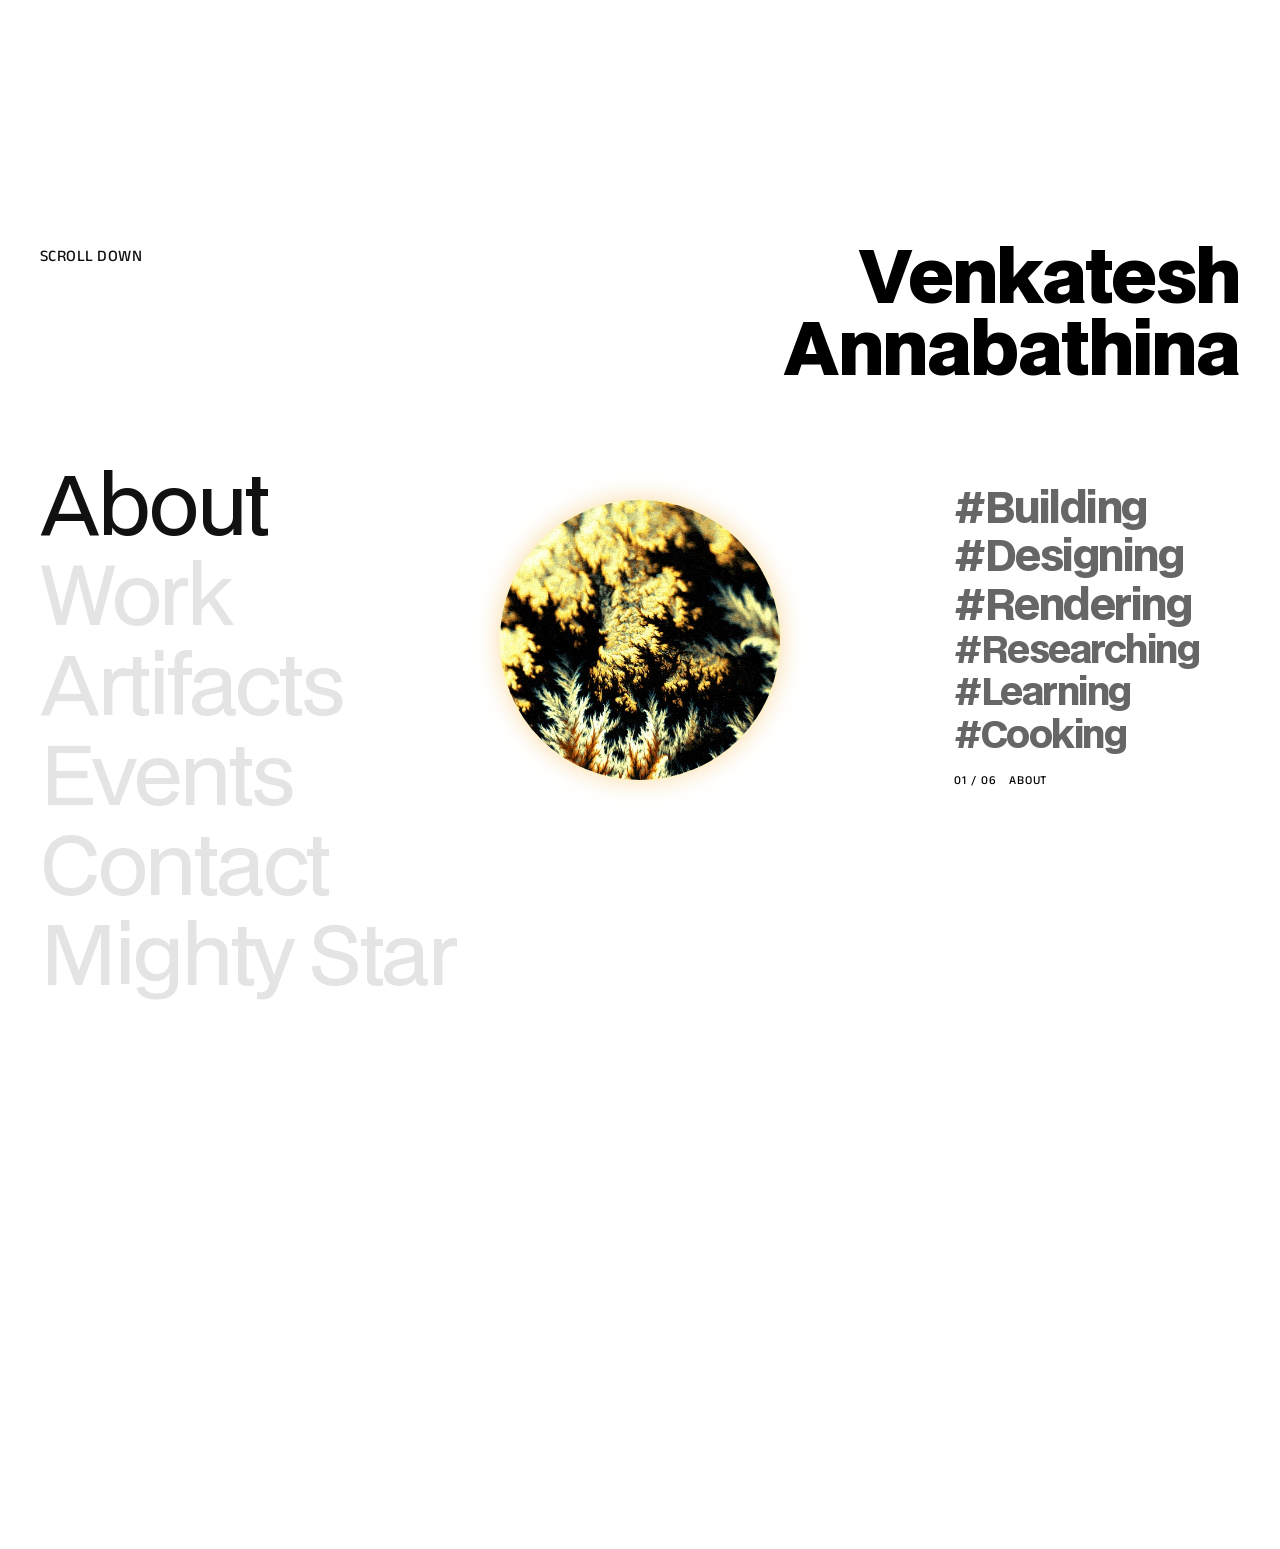
==== index.html @ c44f7e49 "Open FACE in browser camera mocap mode" ====
<!doctype html>
<html lang="en">
<head>
  <meta charset="utf-8">
  <meta name="viewport" content="width=device-width, initial-scale=1">
  <meta name="description" content="Venkatesh Annabathina’s portfolio of work, artifacts, events, and Mighty Star.">
  <title>Venkatesh Annabathina — Portfolio</title>
  <link rel="icon" href="assets/kERMSwCuDVncwKoOheLRutVYO0o.png">
  <link rel="preload" href="assets/fonts/bdo-grotesk.woff2" as="font" type="font/woff2" crossorigin>
  <link rel="stylesheet" href="gallery.css?v=fluid-still-photos">
  <script type="module" src="gallery.js?v=browser-camera-nov07"></script>
</head>
<body>
  <main class="portfolio">
    <header class="portfolio-header">
      <p class="scroll-label">Scroll down</p>
      <div class="section-intros">
        <div class="section-intro section-intro-about is-active" data-intro="About">
          <h1 class="section-intro-name">Venkatesh Annabathina</h1>
        </div>
        <p class="section-intro section-intro-copy" data-intro="Work">I work across fields, borrowing ideas from one to solve problems in another.</p>
        <p class="section-intro section-intro-copy" data-intro="Artifacts">A few things I’ve made along the way. See what catches your eye.</p>
      </div>
    </header>

    <section class="showcase" aria-label="Portfolio sections">
      <ul class="section-list"></ul>
      <div class="media-portal about-portal" role="img" aria-label="Golden foliage inside a glowing glass circle">
        <video src="assets/about-portal.mp4" poster="assets/about-portal.jpg" muted loop playsinline preload="none" aria-hidden="true"></video>
        <canvas aria-hidden="true"></canvas>
      </div>
      <div class="section-details">
        <ul class="section-tags about-tags" aria-label="Things I do">
          <li>#Building</li>
          <li>#Designing</li>
          <li>#Rendering</li>
          <li class="about-tag-secondary">#Researching</li>
          <li class="about-tag-secondary">#Learning</li>
          <li class="about-tag-secondary">#Cooking</li>
        </ul>
        <ul class="section-tags work-projects" role="list" aria-label="GitHub project READMEs, newest first" hidden>
          <li><a href="https://github.com/venkateshannabathina/MightyStar/blob/main/README.md">#Mighty<wbr>Star</a></li>
          <li><a href="https://github.com/venkateshannabathina/Blender-animation-retargeting/blob/main/README.md">#Blender<wbr>Animation<wbr>Retargeting</a></li>
          <li><a href="https://github.com/venkateshannabathina/mightyeye-observations/blob/main/README.md">#MightyEye</a></li>
          <li><a href="https://github.com/venkateshannabathina/silver_knight/blob/main/ui/README.md">#Silver<wbr>Knight</a></li>
          <li><a href="https://github.com/venkateshannabathina/icanseeyou_isro/blob/main/README.md">#icansee<wbr>you_isro</a></li>
          <li><a href="https://github.com/venkateshannabathina/project-ningen/blob/main/README.md">#Ningen</a></li>
          <li><a href="https://github.com/venkateshannabathina/agent-memory-compresser/blob/main/README.md">#Memory<wbr>Compresser</a></li>
          <li><a href="https://github.com/venkateshannabathina/24Live/blob/main/readme.md">#24Live</a></li>
        </ul>
        <div class="media-portal events-portal" id="events-portal" role="region" aria-label="Events photo stories" hidden>
          <div class="story-frame">
            <div class="story-card">
              <div class="story-photos"></div>
              <canvas aria-hidden="true"></canvas>
            </div>
            <div class="story-overlay">
              <div class="story-progress" aria-hidden="true"></div>
              <div class="story-top">
                <div class="story-label" aria-live="off">
                  <h2 class="story-title"></h2>
                  <p class="story-summary"></p>
                </div>
                <button class="story-playback" type="button" aria-label="Pause stories" aria-keyshortcuts="ArrowLeft ArrowRight">
                  <svg class="story-play-icon" viewBox="0 0 24 24" fill="currentColor" aria-hidden="true"><path d="M8 4v16l12-8z"/></svg>
                  <svg class="story-pause-icon" viewBox="0 0 24 24" fill="none" stroke="currentColor" stroke-width="3" stroke-linecap="round" aria-hidden="true"><path d="M7 4v16M17 4v16"/></svg>
                </button>
              </div>
            </div>
          </div>
        </div>
        <p class="section-caption"><span class="section-number">01 / 06</span>   <span class="section-name">About</span></p>
      </div>
    </section>
  </main>

  <dialog class="section-dialog" aria-labelledby="section-title" data-lenis-prevent>
    <header class="dialog-header">
      <h2 id="section-title"></h2>
      <form method="dialog"><button class="close-button" aria-label="Close section" autofocus>×</button></form>
    </header>
    <img class="section-media" alt="">
    <a class="dialog-project-link" href="/face/?camera=1" hidden>Open FACE ↗</a>
  </dialog>
</body>
</html>
---- gallery.css ----
@font-face {
  font-family: 'BDO Grotesk';
  src: url('assets/fonts/bdo-grotesk.woff2') format('woff2');
  font-weight: 400 900;
  font-display: swap;
}

@font-face {
  font-family: 'Anek Latin';
  src: url('assets/fonts/anek-latin-medium.woff2') format('woff2');
  font-weight: 500;
  font-display: swap;
}

:root {
  font-family: 'BDO Grotesk', Arial, sans-serif;
  color: #111;
  background: #fff;
  -webkit-font-smoothing: antialiased;
}

* { box-sizing: border-box; }
body { margin: 0; }
html:has(.section-dialog[open]) { overflow: hidden; }
button { font: inherit; color: inherit; }
[hidden] { display: none; }

.portfolio {
  --caption-column: 286px;
  --about-portal-size: clamp(210px, 28vw, 390px);
  --header-gap: 80px;
  --section-type: 82px;
  /* Keep the last target reachable when the activation line is above the viewport midpoint. */
  --scroll-tail: calc(100svh - 360px);
  padding: 245px 40px max(468px, var(--scroll-tail));
}

.portfolio-header {
  display: flex;
  justify-content: space-between;
  align-items: flex-start;
  gap: 20px;
  margin-bottom: var(--header-gap);
}

.scroll-label,
.section-caption {
  font-family: 'Anek Latin', Arial, sans-serif;
  font-weight: 500;
  text-transform: uppercase;
}

.scroll-label {
  margin: 0;
  font-size: 16px;
  line-height: 1.4;
  letter-spacing: .03em;
  white-space: nowrap;
}

.section-intros {
  display: grid;
  flex: 1;
  min-width: 0;
  max-width: 838px;
}

.section-intro {
  grid-area: 1 / 1;
  margin: 0;
  visibility: hidden;
  color: #000;
  font-size: 32px;
  font-weight: 400;
  line-height: 1.2;
  letter-spacing: -.03em;
}

.section-intro.is-active { visibility: visible; }

.section-intro-copy {
  justify-self: start;
  max-inline-size: min(42ch, 100%);
  margin-inline-start: -8px;
}

.section-intro-about {
  justify-self: end;
  min-width: 0;
  max-width: 100%;
  text-align: right;
}

.section-intro-name {
  margin: 0;
  font-size: 72px;
  font-weight: 900;
  line-height: 1;
  text-wrap: balance;
  overflow-wrap: break-word;
}

.section-tags {
  display: flex;
  flex-direction: column;
  align-self: end;
  align-items: flex-start;
  gap: 4px;
  margin: 0 0 16px;
  padding: 0;
  color: #666;
  font-size: 42px;
  font-weight: 800;
  line-height: 1.05;
  letter-spacing: -.035em;
  list-style: none;
}

.section-tags[hidden] { display: none; }
.about-tag-secondary { font-size: .88em; }

.work-projects {
  overflow-wrap: anywhere;
}

.work-projects a {
  color: inherit;
  text-decoration-color: #bdbdbd;
  text-decoration-thickness: 1px;
  text-underline-offset: .12em;
}

.work-projects a:is(:hover, :focus-visible) {
  color: #111;
  text-decoration-color: currentColor;
}

.work-projects a:focus-visible {
  outline: 2px solid #111;
  outline-offset: 2px;
}

.portfolio-header:has(.section-intro.is-active) {
  position: sticky;
  top: 16px;
  z-index: 1;
  background: #fff;
}

.showcase {
  position: relative;
  display: grid;
  grid-template-columns: minmax(0, 1fr) var(--caption-column);
  align-items: start;
  overflow-anchor: none;
}

.about-portal {
  position: absolute;
  inset-block-start: -8px;
  inset-inline: 0;
  width: var(--about-portal-size);
  aspect-ratio: 1;
  margin-inline: auto;
  isolation: isolate;
}

.media-portal video,
.media-portal canvas {
  position: absolute;
  display: block;
}

.about-portal video {
  inset: 11%;
  width: 78%;
  height: 78%;
  object-fit: cover;
  border-radius: 50%;
  box-shadow: 0 0 0 2px #fff0cc, 0 0 22px 4px #f6cf8a95;
}

.media-portal canvas {
  inset: 0;
  width: 100%;
  height: 100%;
  opacity: 0;
}

.media-portal.is-rendered canvas { opacity: 1; }
.media-portal.is-rendered video { opacity: 0; }

.section-list {
  display: grid;
  gap: 8px;
  margin: 0;
  padding: 0 0 8px;
  list-style: none;
}

.section-list button {
  display: block;
  padding: 0;
  border: 0;
  background: transparent;
  cursor: pointer;
  max-width: 100%;
  overflow-wrap: break-word;
  font-size: var(--section-type);
  font-weight: 400;
  line-height: 1;
  letter-spacing: -.04em;
  text-align: left;
  color: #e4e4e4;
}

.section-list button[aria-current='true'] { color: #111; }

.section-details {
  position: sticky;
  top: 40px;
  display: grid;
  grid-template-rows: minmax(calc(var(--caption-column) + 18px), auto) auto;
  min-width: 0;
}

.section-details:has(.events-portal:not([hidden])) {
  --frame-height-limit: min(60svh, 440px);
  grid-template-rows: auto auto;
  align-self: center;
  justify-self: end;
  width: clamp(350px, 46vw, 680px);
  margin-inline-end: clamp(18px, 4vw, 60px);
}

.events-portal {
  position: relative;
  isolation: isolate;
}

.story-frame,
.section-details:has(.events-portal:not([hidden])) > .section-caption {
  width: min(100%, calc(var(--frame-aspect, 1.85) * var(--frame-height-limit)));
  margin-inline: auto;
  transition: width 500ms cubic-bezier(.2, .75, .25, 1);
}

.story-frame { position: relative; }

.story-card {
  position: relative;
  aspect-ratio: var(--frame-aspect, 1.85);
  transition: aspect-ratio 500ms cubic-bezier(.2, .75, .25, 1);
  touch-action: pan-y pinch-zoom;
  user-select: none;
  cursor: pointer;
}

.story-photos {
  position: absolute;
  inset: 10% 5%;
  overflow: hidden;
  background: #272522;
  border-radius: 14% / 25%;
  box-shadow: 0 0 24px #f6cf8a85;
}

.events-portal.is-rendered .story-photos { opacity: 0; }

.story-photo,
.story-photo img {
  position: absolute;
  inset: 0;
  width: 100%;
  height: 100%;
}

.story-photo { opacity: 0; }
.story-photo.is-current { opacity: 1; }
.story-photo img { object-fit: contain; }

.story-photo::before {
  position: absolute;
  inset: -18px;
  background: var(--story-backdrop) center / cover no-repeat;
  filter: blur(18px) brightness(.65);
  content: '';
}

.story-overlay {
  position: absolute;
  inset: 17% 12% auto;
  color: #fff;
  text-shadow: 0 1px 5px #000, 0 0 10px #000;
  pointer-events: none;
}

.story-progress { display: flex; gap: 4px; }

.story-progress span {
  flex: 1;
  height: 3px;
  overflow: hidden;
  border-radius: 10px;
  background: #16161699;
  box-shadow: 0 0 0 1px #ffffff40;
}

.story-progress i {
  display: block;
  height: 100%;
  border-radius: inherit;
  background: currentColor;
  transform: scaleX(0);
  transform-origin: left;
}

.story-top {
  display: flex;
  align-items: start;
  justify-content: space-between;
  gap: 6px;
  margin-top: 7px;
}

.story-title {
  margin: 0;
  font-size: clamp(12px, 1.45vw, 19px);
  font-weight: 700;
  line-height: 1.15;
}

.story-summary {
  margin: 3px 0 0;
  font-size: clamp(10px, 1.15vw, 13px);
  line-height: 1.25;
}

.story-playback {
  display: grid;
  flex: 0 0 27px;
  place-items: center;
  aspect-ratio: 1;
  padding: 0;
  border: 0;
  border-radius: 50%;
  color: inherit;
  background: #16161680;
  cursor: pointer;
  pointer-events: auto;
}

.story-playback svg { width: 52%; }
.story-playback:not([data-paused]) .story-play-icon,
.story-playback[data-paused] .story-pause-icon { display: none; }

.story-playback:focus-visible {
  outline: 2px solid currentColor;
  outline-offset: 2px;
}

@media (max-width: 550px) {
  .section-details:has(.events-portal:not([hidden])) {
    --frame-height-limit: min(44svh, 280px);
  }

  .story-overlay {
    position: static;
    margin: 1px 5% 9px;
    color: #333;
    text-shadow: none;
  }

  .story-progress span { background: #d7d7d7; }
  .story-playback { background: #ededed; }
}

@media (prefers-reduced-motion: reduce) {
  .story-frame,
  .story-card,
  .section-details:has(.events-portal:not([hidden])) > .section-caption {
    transition: none;
  }
}

.events-portal:not([hidden]) + .section-caption { padding-inline-start: 5%; }

@media (width > 435px) {
  .section-details:has(.work-projects:not([hidden])) {
    justify-self: end;
    width: clamp(var(--caption-column), max(45vw, calc(100vw - 420px)), 640px);
  }
}

.section-caption {
  grid-row: 2;
  margin: 0;
  padding-bottom: 4px;
  color: #000;
  white-space: pre-wrap;
  overflow-wrap: break-word;
  font-size: 12px;
  line-height: 1.2;
  letter-spacing: .08em;
}

.dialog-project-link {
  color: inherit;
  font-size: 14px;
  text-underline-offset: 3px;
}

.section-dialog {
  width: min(640px, calc(100% - 32px));
  max-height: calc(100% - 32px);
  padding: clamp(16px, 4vw, 28px);
  border: 1px solid #ddd;
  background: #fff;
  color: #111;
}

.section-dialog::backdrop { background: #0006; }

.dialog-header {
  display: flex;
  justify-content: space-between;
  align-items: center;
  gap: 20px;
  margin-bottom: 16px;
}

.dialog-header h2 {
  margin: 0;
  font-size: 26px;
  font-weight: 400;
  letter-spacing: -.03em;
}

.close-button {
  width: 40px;
  height: 40px;
  border: 1px solid #ddd;
  background: #fff;
  cursor: pointer;
  font-size: 24px;
}

.section-media {
  display: block;
  width: 100%;
  max-height: 60svh;
  object-fit: contain;
}

.dialog-project-link { display: inline-block; margin-top: 16px; }
.dialog-project-link[hidden] { display: none; }

@media (810px <= width < 960px) {
  .section-details:has(.about-tags:not([hidden])) { padding-inline-start: 24px; }
}

@media (max-width: 1199px) {
  .portfolio { --section-type: 62px; }
  .portfolio-header { gap: 40px; }
  .section-intro { font-size: 28px; }
  .section-intro-name { font-size: 56px; }
}

@media (max-width: 809px) {
  .portfolio {
    --caption-column: 122px;
    --about-portal-size: clamp(88px, calc(38vw - 28px), 224px);
    --section-type: 38px;
    padding: 223px 20px max(473px, var(--scroll-tail));
  }

  .portfolio-header {
    flex-direction: column;
    gap: 12px;
  }

  .section-tags { font-size: 20px; gap: 2px; margin-bottom: 12px; }

  .section-details:has(.events-portal:not([hidden])) {
    width: clamp(var(--caption-column), calc(100vw - 236px), 440px);
    margin-inline-end: 0;
  }

  .section-intros { width: 100%; }
  .section-intro { font-size: 18px; line-height: 1.3; }
  .section-intro-name {
    width: min-content;
    max-width: 100%;
    margin-inline-start: auto;
    font-size: clamp(36px, 8vw, 56px);
    line-height: 1;
  }
  .scroll-label { font-size: 12px; line-height: 1.2; letter-spacing: .08em; }
}

@media (max-width: 435px) {
  .section-details:has(.about-tags:not([hidden])) {
    transform: translateY(calc(var(--about-portal-size) + 10px));
  }
}

@media (max-width: 359px) {
  .about-portal { inset-block-start: 8px; }
}
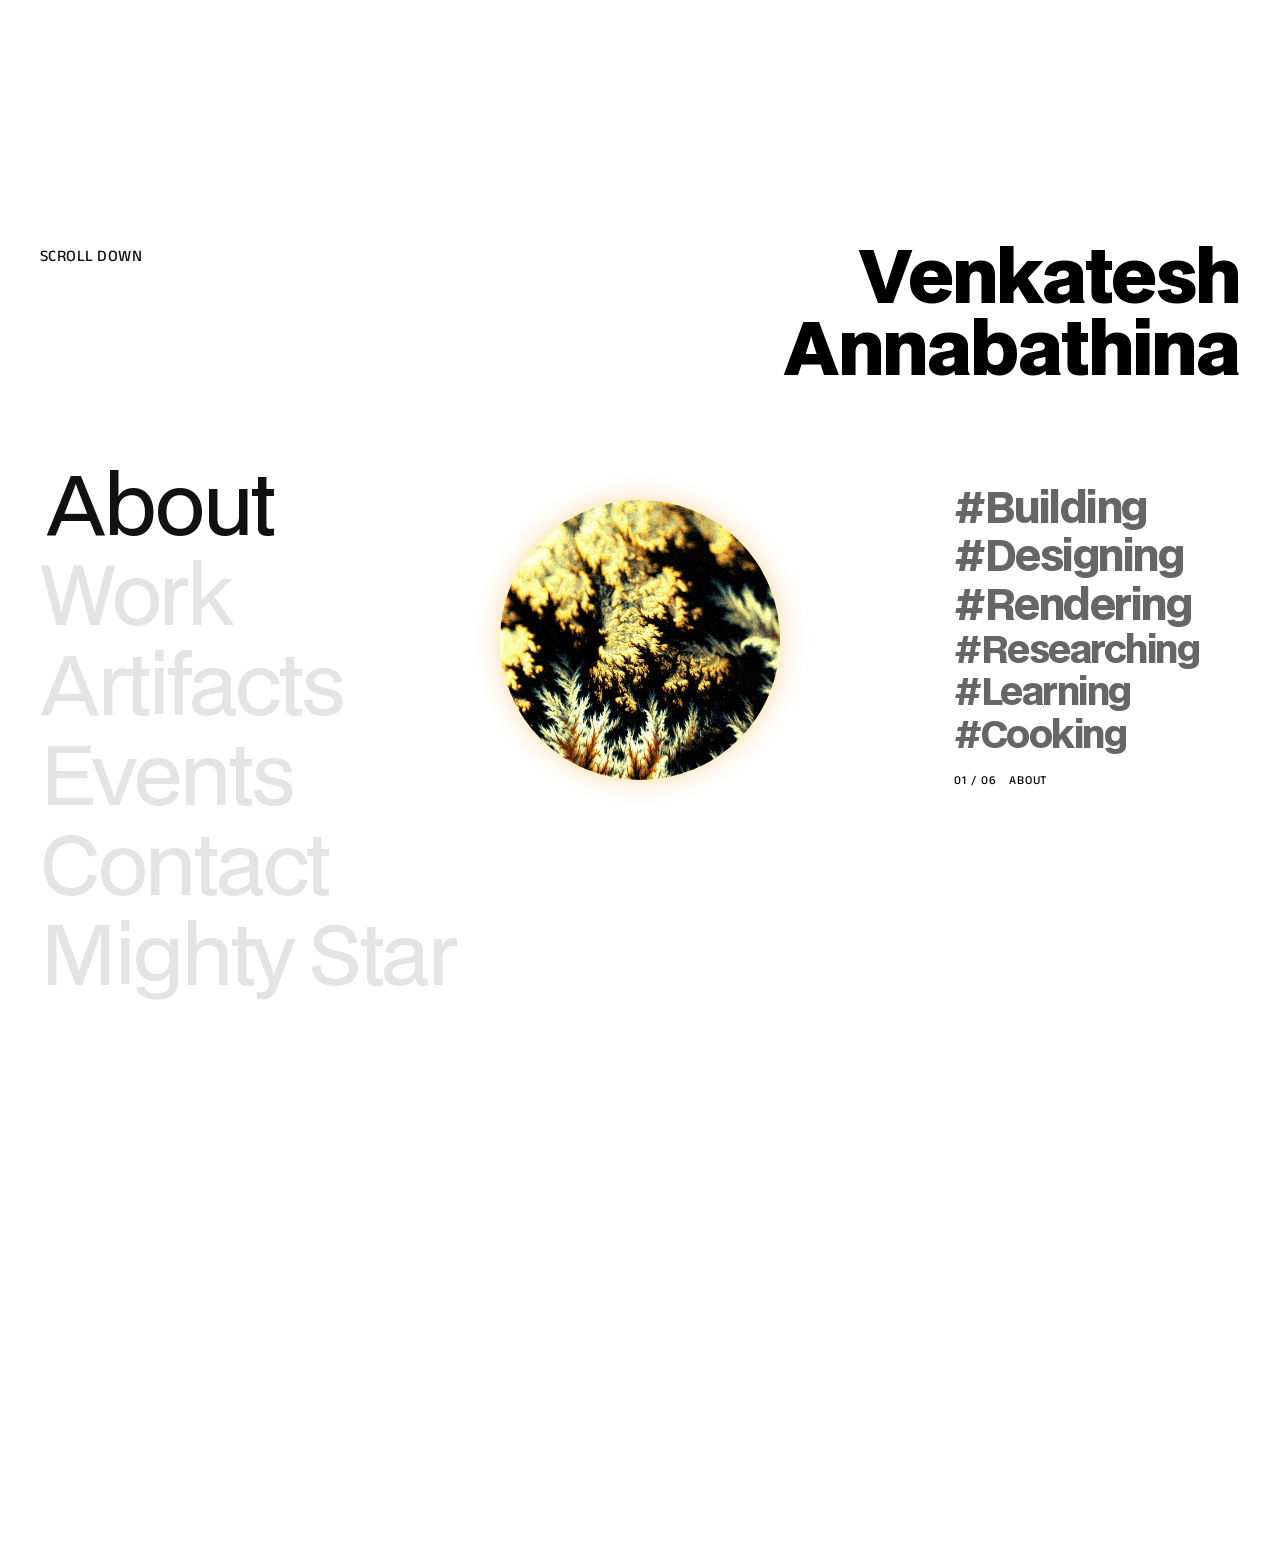
==== commit 00e5f1b6: "Refine scrolling weight and section transitions" ====
--- a/index.html
+++ b/index.html
@@ -7,8 +7,8 @@
   <title>Venkatesh Annabathina — Portfolio</title>
   <link rel="icon" href="assets/kERMSwCuDVncwKoOheLRutVYO0o.png">
   <link rel="preload" href="assets/fonts/bdo-grotesk.woff2" as="font" type="font/woff2" crossorigin>
-  <link rel="stylesheet" href="gallery.css?v=fluid-still-photos">
-  <script type="module" src="gallery.js?v=browser-camera-nov07"></script>
+  <link rel="stylesheet" href="gallery.css?v=weighted-scroll">
+  <script type="module" src="gallery.js?v=weighted-scroll"></script>
 </head>
 <body>
   <main class="portfolio">
@@ -48,6 +48,16 @@
           <li><a href="https://github.com/venkateshannabathina/agent-memory-compresser/blob/main/README.md">#Memory<wbr>Compresser</a></li>
           <li><a href="https://github.com/venkateshannabathina/24Live/blob/main/readme.md">#24Live</a></li>
         </ul>
+        <ul class="section-tags artifact-tags" aria-label="Artifacts" hidden>
+          <li><a href="/face/?camera=1">#FACE</a></li>
+        </ul>
+        <ul class="section-tags contact-tags" id="contact-links" aria-label="Contact links" hidden>
+          <li><a href="https://www.linkedin.com/in/venkatesh-annabathina-893066323/">#LinkedIn</a></li>
+          <li><a href="https://github.com/venkateshannabathina">#GitHub</a></li>
+          <li><a href="https://www.instagram.com/venkateshannabathinaa/">#Instagram</a></li>
+          <li><a href="mailto:venkateshannabathina96@gmail.com">#Gmail</a></li>
+          <li><a href="https://huggingface.co/venkateshannabathina">#Hugging<wbr>Face</a></li>
+        </ul>
         <div class="media-portal events-portal" id="events-portal" role="region" aria-label="Events photo stories" hidden>
           <div class="story-frame">
             <div class="story-card">
@@ -55,7 +65,6 @@
               <canvas aria-hidden="true"></canvas>
             </div>
             <div class="story-overlay">
-              <div class="story-progress" aria-hidden="true"></div>
               <div class="story-top">
                 <div class="story-label" aria-live="off">
                   <h2 class="story-title"></h2>
--- a/gallery.css
+++ b/gallery.css
@@ -119,23 +119,33 @@
 .section-tags[hidden] { display: none; }
 .about-tag-secondary { font-size: .88em; }
 
-.work-projects {
+.work-projects,
+.contact-tags {
   overflow-wrap: anywhere;
 }
 
-.work-projects a {
+.contact-tags li { max-inline-size: 100%; }
+
+@media (width >= 810px) {
+  .section-details:has(.contact-tags:not([hidden])) {
+    justify-self: end;
+    width: 340px;
+  }
+}
+
+.section-tags a {
   color: inherit;
   text-decoration-color: #bdbdbd;
   text-decoration-thickness: 1px;
   text-underline-offset: .12em;
 }
 
-.work-projects a:is(:hover, :focus-visible) {
+.section-tags a:is(:hover, :focus-visible) {
   color: #111;
   text-decoration-color: currentColor;
 }
 
-.work-projects a:focus-visible {
+.section-tags a:focus-visible {
   outline: 2px solid #111;
   outline-offset: 2px;
 }
@@ -212,9 +222,17 @@
   letter-spacing: -.04em;
   text-align: left;
   color: #e4e4e4;
-}
-
-.section-list button[aria-current='true'] { color: #111; }
+  transition: translate 650ms cubic-bezier(.22, 1, .36, 1);
+}
+
+.section-list button[aria-current='true'] {
+  color: #111;
+  translate: 6px 0;
+}
+
+@media (prefers-reduced-motion: reduce) {
+  .section-list button { transition: none; }
+}
 
 .section-details {
   position: sticky;
@@ -295,32 +313,11 @@
   pointer-events: none;
 }
 
-.story-progress { display: flex; gap: 4px; }
-
-.story-progress span {
-  flex: 1;
-  height: 3px;
-  overflow: hidden;
-  border-radius: 10px;
-  background: #16161699;
-  box-shadow: 0 0 0 1px #ffffff40;
-}
-
-.story-progress i {
-  display: block;
-  height: 100%;
-  border-radius: inherit;
-  background: currentColor;
-  transform: scaleX(0);
-  transform-origin: left;
-}
-
 .story-top {
   display: flex;
   align-items: start;
   justify-content: space-between;
   gap: 6px;
-  margin-top: 7px;
 }
 
 .story-title {
@@ -371,7 +368,6 @@
     text-shadow: none;
   }
 
-  .story-progress span { background: #d7d7d7; }
   .story-playback { background: #ededed; }
 }
 
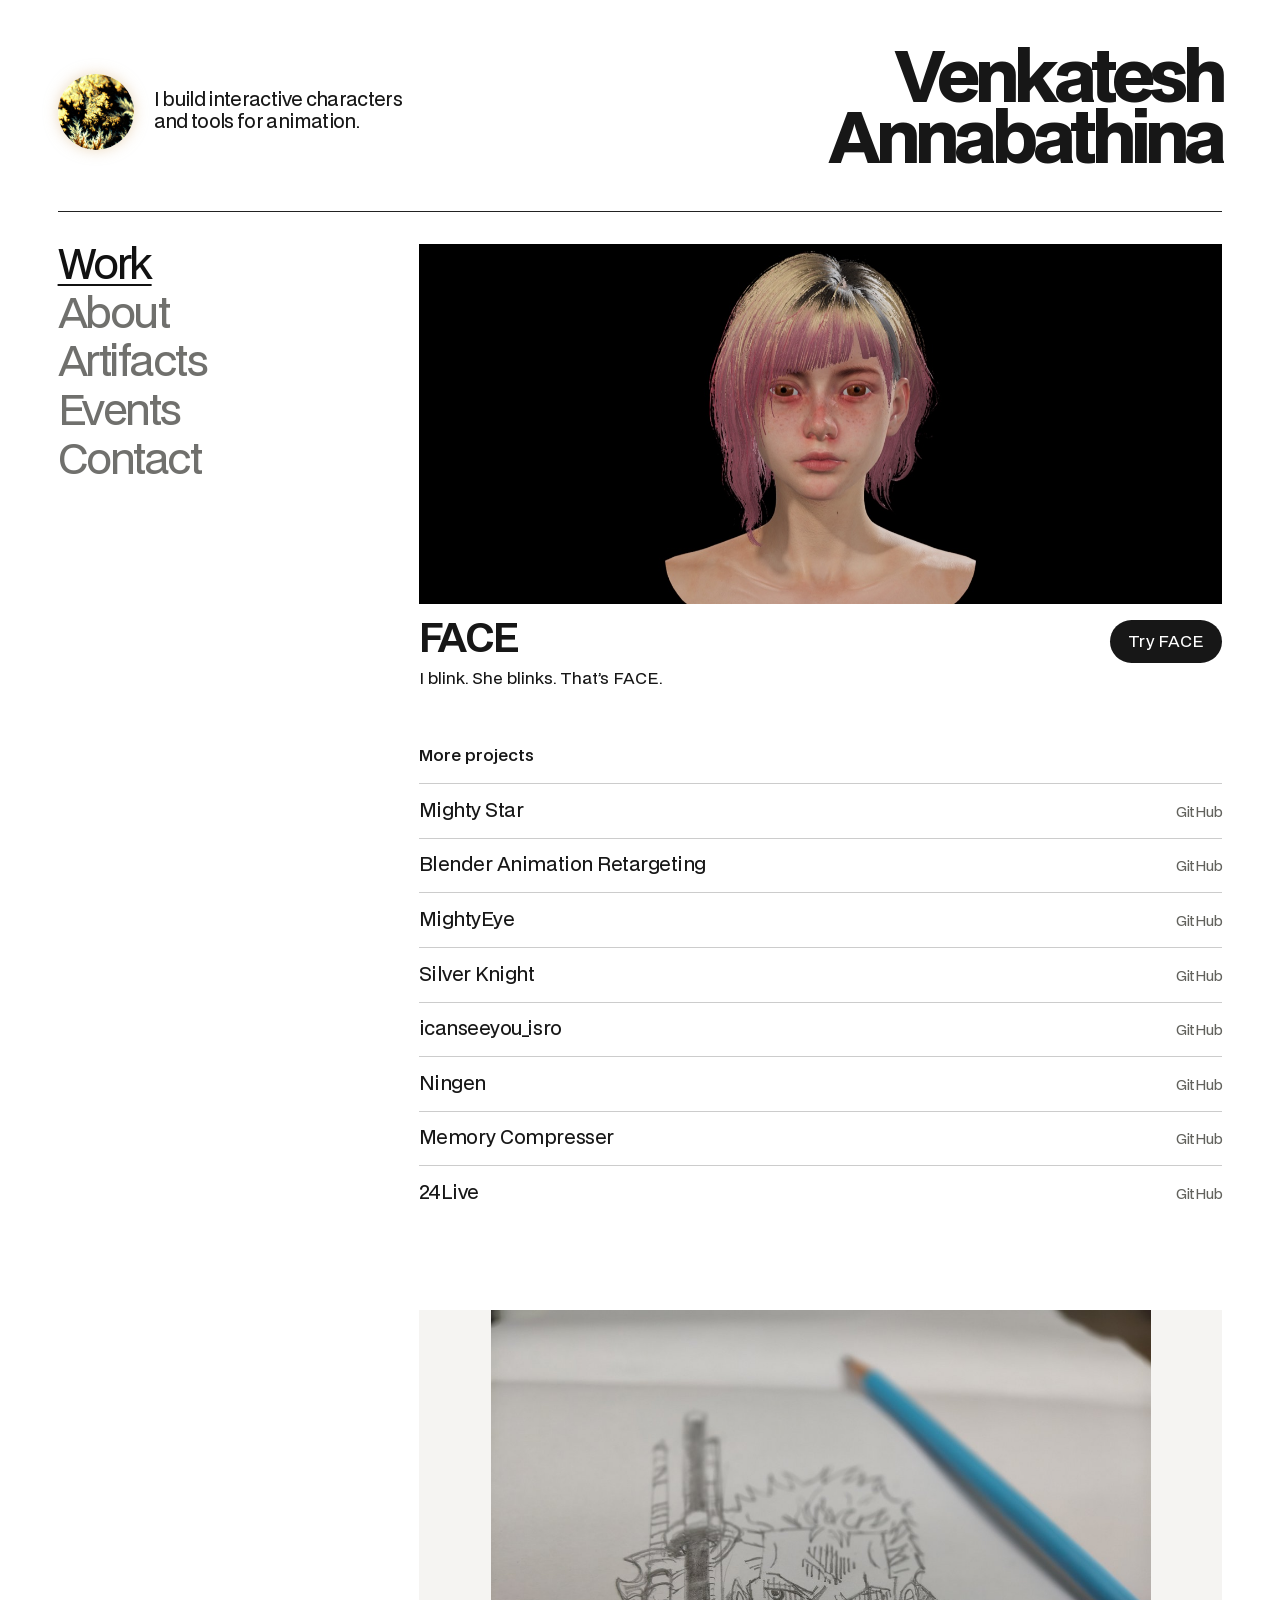
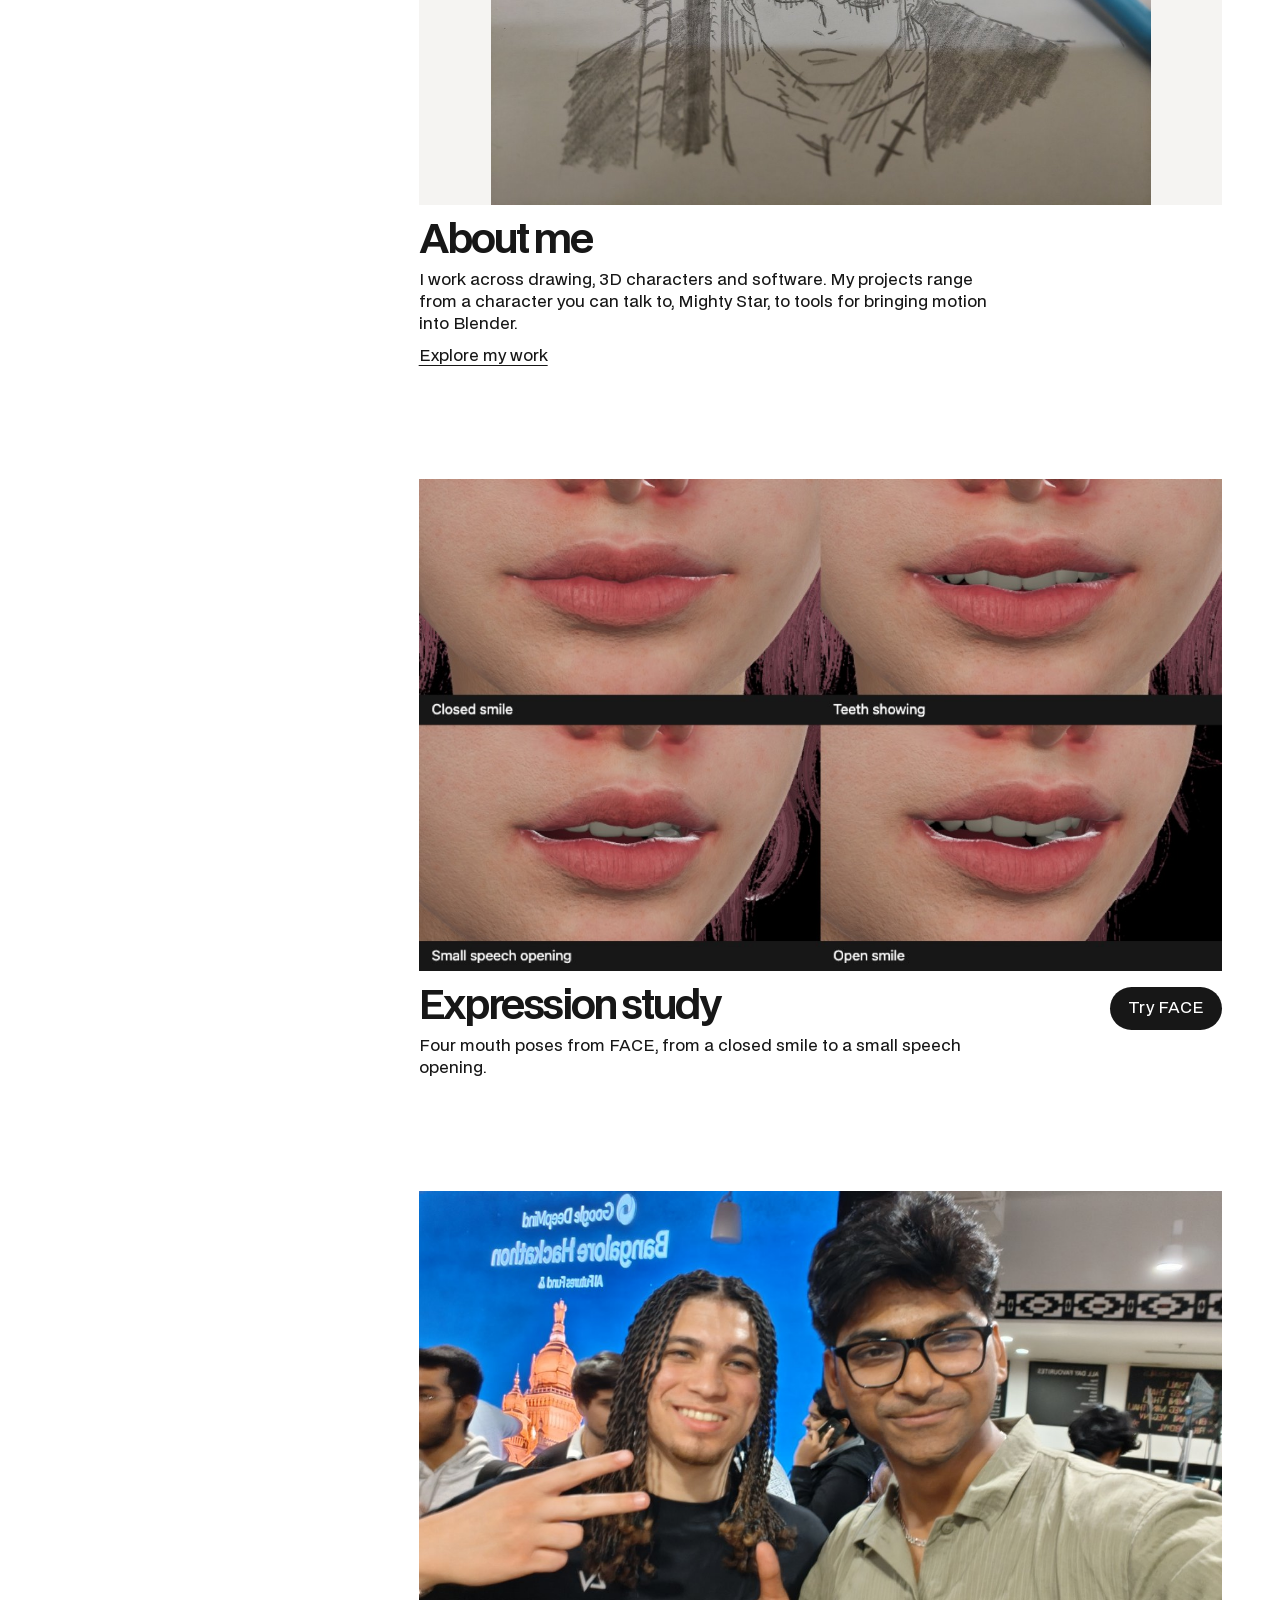
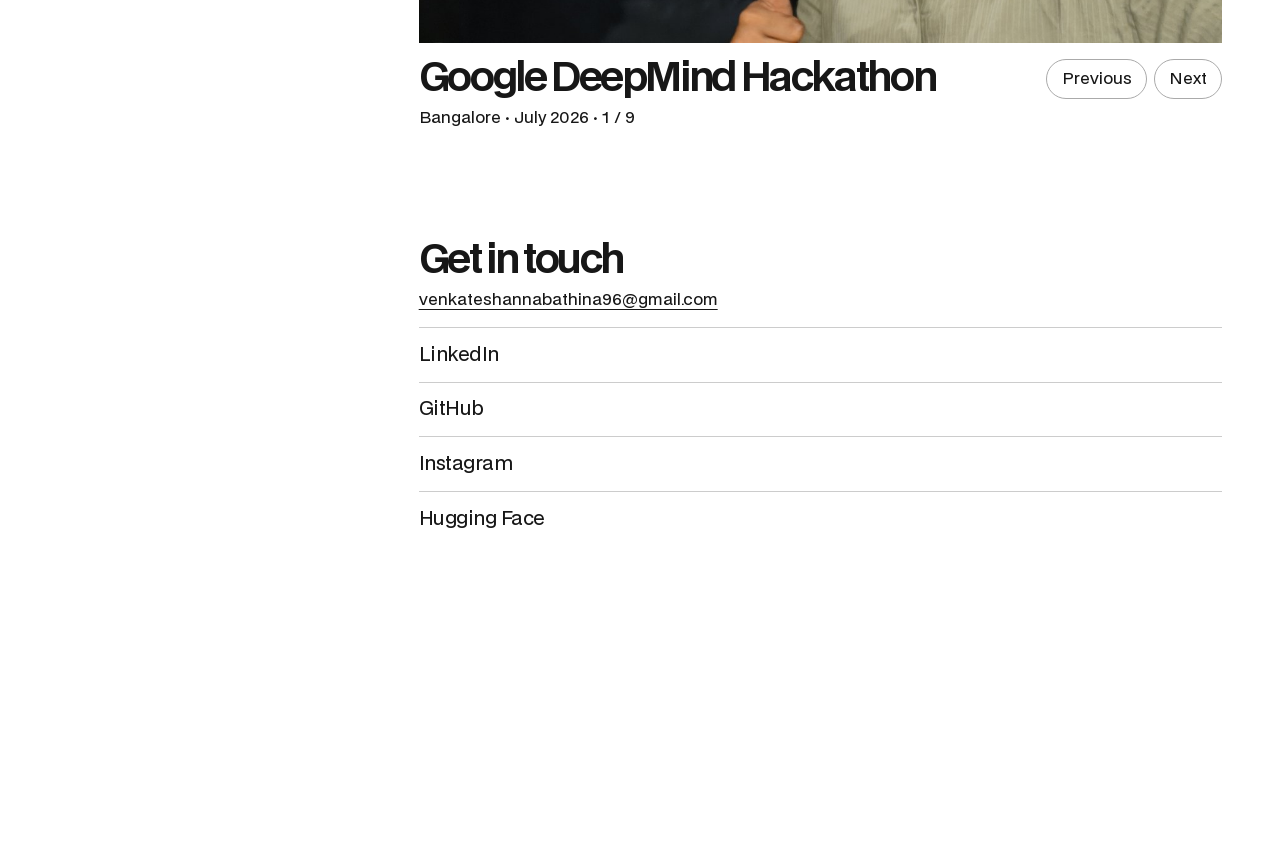
==== commit 107c13cc: "Publish selected-work portfolio with native scrolling" ====
--- a/index.html
+++ b/index.html
@@ -1,95 +1,85 @@
 <!doctype html>
-<html lang="en">
-<head>
-  <meta charset="utf-8">
-  <meta name="viewport" content="width=device-width, initial-scale=1">
-  <meta name="description" content="Venkatesh Annabathina’s portfolio of work, artifacts, events, and Mighty Star.">
-  <title>Venkatesh Annabathina — Portfolio</title>
-  <link rel="icon" href="assets/kERMSwCuDVncwKoOheLRutVYO0o.png">
-  <link rel="preload" href="assets/fonts/bdo-grotesk.woff2" as="font" type="font/woff2" crossorigin>
-  <link rel="stylesheet" href="gallery.css?v=weighted-scroll">
-  <script type="module" src="gallery.js?v=weighted-scroll"></script>
-</head>
-<body>
-  <main class="portfolio">
-    <header class="portfolio-header">
-      <p class="scroll-label">Scroll down</p>
-      <div class="section-intros">
-        <div class="section-intro section-intro-about is-active" data-intro="About">
-          <h1 class="section-intro-name">Venkatesh Annabathina</h1>
-        </div>
-        <p class="section-intro section-intro-copy" data-intro="Work">I work across fields, borrowing ideas from one to solve problems in another.</p>
-        <p class="section-intro section-intro-copy" data-intro="Artifacts">A few things I’ve made along the way. See what catches your eye.</p>
-      </div>
-    </header>
+<html lang="en"><head><meta charset="utf-8"><meta name="viewport" content="width=device-width, initial-scale=1"><link rel="icon" href="assets/kERMSwCuDVncwKoOheLRutVYO0o.png"><meta name="description" content="Venkatesh Annabathina’s portfolio of interactive characters, animation tools, and selected projects."><title>Venkatesh Annabathina · Selected work</title>
+<style>
+@font-face{font-family:BDO;src:url(assets/fonts/bdo-grotesk.woff2) format('woff2');font-weight:400 900;font-display:swap}
+*{box-sizing:border-box}body{margin:0;color:#171717;background:#fff;font:1rem/1.4 BDO,Arial,sans-serif}a,button{color:inherit}button{font:inherit;cursor:pointer}a{text-underline-offset:.22em}a:focus-visible,button:focus-visible{outline:3px solid #946134;outline-offset:4px}main{max-width:1580px;margin:auto;padding:0 clamp(1.2rem,4.5vw,5.5rem) 5rem}
+header{display:flex;align-items:center;justify-content:space-between;padding:clamp(2rem,4vw,4.5rem) 0 2.4rem;border-bottom:1px solid #222;gap:2rem}.identity{display:flex;align-items:center;gap:1.2rem}.identity p{max-width:17rem;font-size:clamp(1rem,1.45vw,1.35rem);letter-spacing:-.035em;line-height:1.18}h1{margin:0;text-align:right;font-size:clamp(2.55rem,5.4vw,5.8rem);letter-spacing:-.073em;line-height:.88;font-weight:800}h1 span{display:block}.orb{display:block;width:clamp(3rem,6vw,6rem);aspect-ratio:1;object-fit:cover;border-radius:50%;box-shadow:inset 0 0 4px #fff,0 0 14px #dab47e80}
+.layout{display:grid;grid-template-columns:minmax(190px,26%) 1fr;gap:5%;padding-top:2rem}nav{align-self:start;position:sticky;top:1.5rem;display:grid;justify-items:start;gap:.18rem}nav a{color:#70706d;font-size:clamp(2.15rem,3.25vw,3.7rem);letter-spacing:-.06em;line-height:1.1;text-decoration:none}nav a:hover,nav a[aria-current]{color:#111}nav a[aria-current]{text-decoration:underline;text-decoration-thickness:.055em;text-underline-offset:.11em}
+[hidden]{display:none!important}article{min-width:0}h2,h3,p,figure{margin:0}.stage{background:#070707;overflow:hidden}.stage img{display:block;width:100%;height:clamp(280px,40vh,450px);object-fit:contain}.stage.portrait img{object-fit:cover;object-position:center 42%}.caption{display:flex;gap:1.25rem;justify-content:space-between;align-items:start;padding:1rem 0 1.4rem}.caption h2,.page-title{font-weight:650;letter-spacing:-.06em;line-height:1.03;font-size:clamp(2rem,3.1vw,3rem)}.caption p,.lead{margin:.45rem 0 0;line-height:1.38;max-width:52ch}.action{background:#171717;color:white;text-decoration:none;display:inline-block;border-radius:2rem;padding:.65em 1.15em;white-space:nowrap}.action:hover{background:#42423e}
+.rows{list-style:none;margin:1rem 0 0;padding:0}.rows li{border-top:1px solid #ccc}.rows a{display:flex;align-items:baseline;justify-content:space-between;gap:1rem;text-decoration:none;padding:.85rem 0;font-size:1.18rem;letter-spacing:-.025em}.rows a:hover .row-name{text-decoration:underline}.rows small{font-size:.875rem;color:#62625d}.small-heading{margin-top:2rem;font-size:1rem;font-weight:550}.art{width:100%;max-height:55vh;object-fit:contain;background:#f5f4f2;display:block}.event-controls{display:flex;gap:.4rem}.event-controls button{background:white;border:1px solid #aaa;border-radius:2rem;padding:.5rem .9rem}.detail-link{display:inline-block;margin-top:.6rem}.mini{display:flex;gap:1rem;align-items:center;margin-bottom:1rem}.mini img{width:5rem}
+@media(max-width:720px){main{padding-bottom:3rem}header{align-items:flex-start;gap:.75rem;padding:1.8rem 0 1.5rem;flex-wrap:wrap-reverse}h1{text-align:left;width:100%}.identity{gap:.75rem}.identity p{max-width:19rem}.orb{width:2.65rem}.layout{display:block;padding-top:0}nav{position:static;display:flex;flex-wrap:wrap;gap:.25rem 1.15rem;padding:.8rem 0 1.1rem}nav a{font-size:1.1rem;line-height:1.9;letter-spacing:-.03em}.stage img{height:auto;aspect-ratio:1.28}.caption{flex-wrap:wrap;gap:.85rem}.rows a{font-size:1.06rem}.small-heading{margin-top:1.4rem}.art{max-height:50vh}}
+.identity p{display:grid}.identity p span{grid-area:1/1;align-self:center;transition:opacity .3s ease}.identity p span[aria-hidden="true"]{opacity:0}@media(prefers-reduced-motion:reduce){.identity p span{transition:none}}
+.sections{min-width:0}
+article{scroll-margin-top:1.5rem}
+#contact{min-height:60svh}
+article+article{margin-top:clamp(3rem,7vw,6rem)}
+@media(max-width:720px){nav{position:sticky;top:0;z-index:1;background:white}article{scroll-margin-top:var(--nav-height,5rem)}}
+@keyframes project-enter{from{transform:translateY(8px)}to{transform:translateY(0)}}
+@media(prefers-reduced-motion:no-preference){.project-visual.entered{animation:project-enter 220ms ease-out}}
+</style></head><body><main>
+<header><div class="identity"><video class="orb" poster="assets/about-portal.jpg" muted playsinline loop aria-hidden="true"><source src="assets/about-portal.mp4" type="video/mp4"></video><p><span>I build interactive characters and tools for animation.</span><span aria-hidden="true">Sometimes I just build some crazy shit.</span></p></div><h1>Venkatesh<span>Annabathina</span></h1></header>
+<div class="layout"><nav aria-label="Portfolio sections"><a href="#work" aria-current="location">Work</a><a href="#about">About</a><a href="#artifacts">Artifacts</a><a href="#events">Events</a><a href="#contact">Contact</a></nav>
+<div class="sections"><article id="work"><div class="project-visual"><div class="stage portrait"><img src="assets/tasha.jpg" alt="Tasha, a 3D character with pink hair, rendered against black"></div><div class="caption"><div><h2>FACE</h2><p>I blink. She blinks. That’s FACE.</p></div><a class="action" href="https://venkateshannabathina.in/face/?camera=1">Try FACE</a></div></div>
+<h3 class="small-heading">More projects</h3><ul class="rows"><li><a href="https://github.com/venkateshannabathina/MightyStar/blob/main/README.md"><span class="row-name">Mighty Star</span><small>GitHub</small></a></li><li><a href="https://github.com/venkateshannabathina/Blender-animation-retargeting/blob/main/README.md"><span class="row-name">Blender Animation Retargeting</span><small>GitHub</small></a></li><li><a href="https://github.com/venkateshannabathina/mightyeye-observations/blob/main/README.md"><span class="row-name">MightyEye</span><small>GitHub</small></a></li><li><a href="https://github.com/venkateshannabathina/silver_knight/blob/main/ui/README.md"><span class="row-name">Silver Knight</span><small>GitHub</small></a></li><li><a href="https://github.com/venkateshannabathina/icanseeyou_isro/blob/main/README.md"><span class="row-name">icanseeyou_isro</span><small>GitHub</small></a></li><li><a href="https://github.com/venkateshannabathina/project-ningen/blob/main/README.md"><span class="row-name">Ningen</span><small>GitHub</small></a></li><li><a href="https://github.com/venkateshannabathina/agent-memory-compresser/blob/main/README.md"><span class="row-name">Memory Compresser</span><small>GitHub</small></a></li><li><a href="https://github.com/venkateshannabathina/24Live/blob/main/readme.md"><span class="row-name">24Live</span><small>GitHub</small></a></li></ul></article>
+<article id="about"><div class="project-visual"><img class="art" src="assets/events/pencil-sketch.jpg" alt="A hand-drawn pencil portrait beside a blue pencil"><div class="caption"><div><h2>About me</h2><p>I work across drawing, 3D characters and software. My projects range from a character you can talk to, Mighty Star, to tools for bringing motion into Blender.</p><a class="detail-link" href="#work">Explore my work</a></div></div></div></article>
+<article id="artifacts"><div class="project-visual"><img class="art" src="assets/expressions.jpg" alt="Four close-ups of Tasha’s mouth comparing a closed smile, visible teeth, speech opening and open smile"><div class="caption"><div><h2>Expression study</h2><p>Four mouth poses from FACE, from a closed smile to a small speech opening.</p></div><a class="action" href="https://venkateshannabathina.in/face/?camera=1">Try FACE</a></div></div></article>
+<article id="events"><div class="project-visual"><img id="event-image" class="art" alt=""><div class="caption"><div aria-live="polite"><h2 id="event-title"></h2><p id="event-summary"></p></div><div class="event-controls"><button id="prev" aria-label="Previous photo">Previous</button><button id="next" aria-label="Next photo">Next</button></div></div></div></article>
+<article id="contact"><h2 class="page-title">Get in touch</h2><p class="lead"><a href="mailto:venkateshannabathina96@gmail.com">venkateshannabathina96@gmail.com</a></p><ul class="rows"><li><a href="https://www.linkedin.com/in/venkatesh-annabathina-893066323/"><span class="row-name">LinkedIn</span><small></small></a></li><li><a href="https://github.com/venkateshannabathina"><span class="row-name">GitHub</span><small></small></a></li><li><a href="https://www.instagram.com/venkateshannabathinaa/"><span class="row-name">Instagram</span><small></small></a></li><li><a href="https://huggingface.co/venkateshannabathina"><span class="row-name">Hugging Face</span><small></small></a></li></ul></article>
+</div></div></main><script type="module">
+const motion = matchMedia('(prefers-reduced-motion: reduce)');
+const navigation = document.querySelector('nav');
+const menu = Array.from(navigation.querySelectorAll('a'));
+const sections = menu.map(link => document.getElementById(link.hash.slice(1)));
 
-    <section class="showcase" aria-label="Portfolio sections">
-      <ul class="section-list"></ul>
-      <div class="media-portal about-portal" role="img" aria-label="Golden foliage inside a glowing glass circle">
-        <video src="assets/about-portal.mp4" poster="assets/about-portal.jpg" muted loop playsinline preload="none" aria-hidden="true"></video>
-        <canvas aria-hidden="true"></canvas>
-      </div>
-      <div class="section-details">
-        <ul class="section-tags about-tags" aria-label="Things I do">
-          <li>#Building</li>
-          <li>#Designing</li>
-          <li>#Rendering</li>
-          <li class="about-tag-secondary">#Researching</li>
-          <li class="about-tag-secondary">#Learning</li>
-          <li class="about-tag-secondary">#Cooking</li>
-        </ul>
-        <ul class="section-tags work-projects" role="list" aria-label="GitHub project READMEs, newest first" hidden>
-          <li><a href="https://github.com/venkateshannabathina/MightyStar/blob/main/README.md">#Mighty<wbr>Star</a></li>
-          <li><a href="https://github.com/venkateshannabathina/Blender-animation-retargeting/blob/main/README.md">#Blender<wbr>Animation<wbr>Retargeting</a></li>
-          <li><a href="https://github.com/venkateshannabathina/mightyeye-observations/blob/main/README.md">#MightyEye</a></li>
-          <li><a href="https://github.com/venkateshannabathina/silver_knight/blob/main/ui/README.md">#Silver<wbr>Knight</a></li>
-          <li><a href="https://github.com/venkateshannabathina/icanseeyou_isro/blob/main/README.md">#icansee<wbr>you_isro</a></li>
-          <li><a href="https://github.com/venkateshannabathina/project-ningen/blob/main/README.md">#Ningen</a></li>
-          <li><a href="https://github.com/venkateshannabathina/agent-memory-compresser/blob/main/README.md">#Memory<wbr>Compresser</a></li>
-          <li><a href="https://github.com/venkateshannabathina/24Live/blob/main/readme.md">#24Live</a></li>
-        </ul>
-        <ul class="section-tags artifact-tags" aria-label="Artifacts" hidden>
-          <li><a href="/face/?camera=1">#FACE</a></li>
-        </ul>
-        <ul class="section-tags contact-tags" id="contact-links" aria-label="Contact links" hidden>
-          <li><a href="https://www.linkedin.com/in/venkatesh-annabathina-893066323/">#LinkedIn</a></li>
-          <li><a href="https://github.com/venkateshannabathina">#GitHub</a></li>
-          <li><a href="https://www.instagram.com/venkateshannabathinaa/">#Instagram</a></li>
-          <li><a href="mailto:venkateshannabathina96@gmail.com">#Gmail</a></li>
-          <li><a href="https://huggingface.co/venkateshannabathina">#Hugging<wbr>Face</a></li>
-        </ul>
-        <div class="media-portal events-portal" id="events-portal" role="region" aria-label="Events photo stories" hidden>
-          <div class="story-frame">
-            <div class="story-card">
-              <div class="story-photos"></div>
-              <canvas aria-hidden="true"></canvas>
-            </div>
-            <div class="story-overlay">
-              <div class="story-top">
-                <div class="story-label" aria-live="off">
-                  <h2 class="story-title"></h2>
-                  <p class="story-summary"></p>
-                </div>
-                <button class="story-playback" type="button" aria-label="Pause stories" aria-keyshortcuts="ArrowLeft ArrowRight">
-                  <svg class="story-play-icon" viewBox="0 0 24 24" fill="currentColor" aria-hidden="true"><path d="M8 4v16l12-8z"/></svg>
-                  <svg class="story-pause-icon" viewBox="0 0 24 24" fill="none" stroke="currentColor" stroke-width="3" stroke-linecap="round" aria-hidden="true"><path d="M7 4v16M17 4v16"/></svg>
-                </button>
-              </div>
-            </div>
-          </div>
-        </div>
-        <p class="section-caption"><span class="section-number">01 / 06</span>   <span class="section-name">About</span></p>
-      </div>
-    </section>
-  </main>
+function updateNavigation() {
+  const readingLine = Math.max(innerHeight * .3, parseFloat(getComputedStyle(sections[0]).scrollMarginTop) + 1);
+  const atBottom = scrollY + innerHeight >= document.documentElement.scrollHeight - 2;
+  const current = atBottom ? sections.at(-1) : sections.filter(section => section.getBoundingClientRect().top <= readingLine).pop() || sections[0];
+  for (const link of menu) {
+    if (link.hash === '#' + current.id) link.setAttribute('aria-current','location');
+    else link.removeAttribute('aria-current');
+  }
+}
+new ResizeObserver(() => {
+  document.documentElement.style.setProperty('--nav-height', navigation.offsetHeight + 'px');
+  updateNavigation();
+}).observe(navigation);
+window.addEventListener('scroll', updateNavigation, {passive:true});
+window.addEventListener('pageshow', updateNavigation);
+window.addEventListener('resize', updateNavigation);
+updateNavigation();
 
-  <dialog class="section-dialog" aria-labelledby="section-title" data-lenis-prevent>
-    <header class="dialog-header">
-      <h2 id="section-title"></h2>
-      <form method="dialog"><button class="close-button" aria-label="Close section" autofocus>×</button></form>
-    </header>
-    <img class="section-media" alt="">
-    <a class="dialog-project-link" href="/face/?camera=1" hidden>Open FACE ↗</a>
-  </dialog>
-</body>
-</html>
+const entryObserver = new IntersectionObserver(entries => {
+  for (const entry of entries) {
+    if (!entry.isIntersecting) continue;
+    entry.target.classList.add('entered');
+    entryObserver.unobserve(entry.target);
+  }
+});
+for (const visual of document.querySelectorAll('.project-visual')) {
+  if (visual.getBoundingClientRect().top >= innerHeight) entryObserver.observe(visual);
+}
+const orb=document.querySelector('video');
+function syncMotion(){if(motion.matches)orb.pause();else orb.play().catch(()=>{})}
+syncMotion();motion.addEventListener('change',syncMotion);
+const taglines = document.querySelectorAll('.identity p span');
+let taglineIndex = 0;
+window.setInterval(() => {
+  if (document.hidden) return;
+  taglines[taglineIndex].setAttribute('aria-hidden','true');
+  taglineIndex = (taglineIndex + 1) % taglines.length;
+  taglines[taglineIndex].removeAttribute('aria-hidden');
+}, 4500);
+const stories=[{"src": "assets/events/deepmind-01.jpg", "title": "Google DeepMind Hackathon", "summary": "Bangalore \u00b7 July 2026", "alt": "Two attendees in front of the blue hackathon sign"}, {"src": "assets/events/deepmind-02.jpg", "title": "Google DeepMind Hackathon", "summary": "Bangalore \u00b7 July 2026", "alt": "Two attendees giving thumbs up in front of the stage"}, {"src": "assets/events/cinema.jpg", "title": "Cinema", "summary": "A night at the movies", "alt": "A costumed ensemble on a cinema screen"}, {"src": "assets/events/meta-openenv.jpg", "title": "Meta Hackathon", "summary": "OpenEnv \u00d7 Scaler", "alt": "Orange and pink OpenEnv Hackathon participant badge"}, {"src": "assets/events/campus-tech.jpg", "title": "Campus Tech", "summary": "Access terminal at LPU", "alt": "Campus access terminal with a red status light and a blue screen"}, {"src": "assets/events/hack-n-win.jpg", "title": "Hack-N-Win 3.0", "summary": "CGC University, Mohali", "alt": "Hack-N-Win stage backdrop at CGC University"}, {"src": "assets/events/companion-prototype.jpg", "title": "Projects", "summary": "3D AI companion", "alt": "A 3D character in the AI companion prototype"}, {"src": "assets/events/pencil-sketch.jpg", "title": "ART", "summary": "Pencil portrait", "alt": "Pencil drawing of a swordsman beside a blue pencil"}, {"src": "assets/events/character-study.jpg", "title": "ART", "summary": "Sketchbook character study", "alt": "Character study in a sketchbook with the reference on a laptop"}];
+let story=0;
+function showPhoto(offset){
+ story=(story+offset+stories.length)%stories.length;
+ const item=stories[story],image=document.getElementById('event-image');
+ image.src=item.src;image.alt=item.alt;
+ document.getElementById('event-title').textContent=item.title;
+ document.getElementById('event-summary').textContent=item.summary+' · '+(story+1)+' / '+stories.length;
+}
+document.getElementById('prev').onclick=()=>showPhoto(-1);
+document.getElementById('next').onclick=()=>showPhoto(1);
+showPhoto(0);
+</script></body></html>
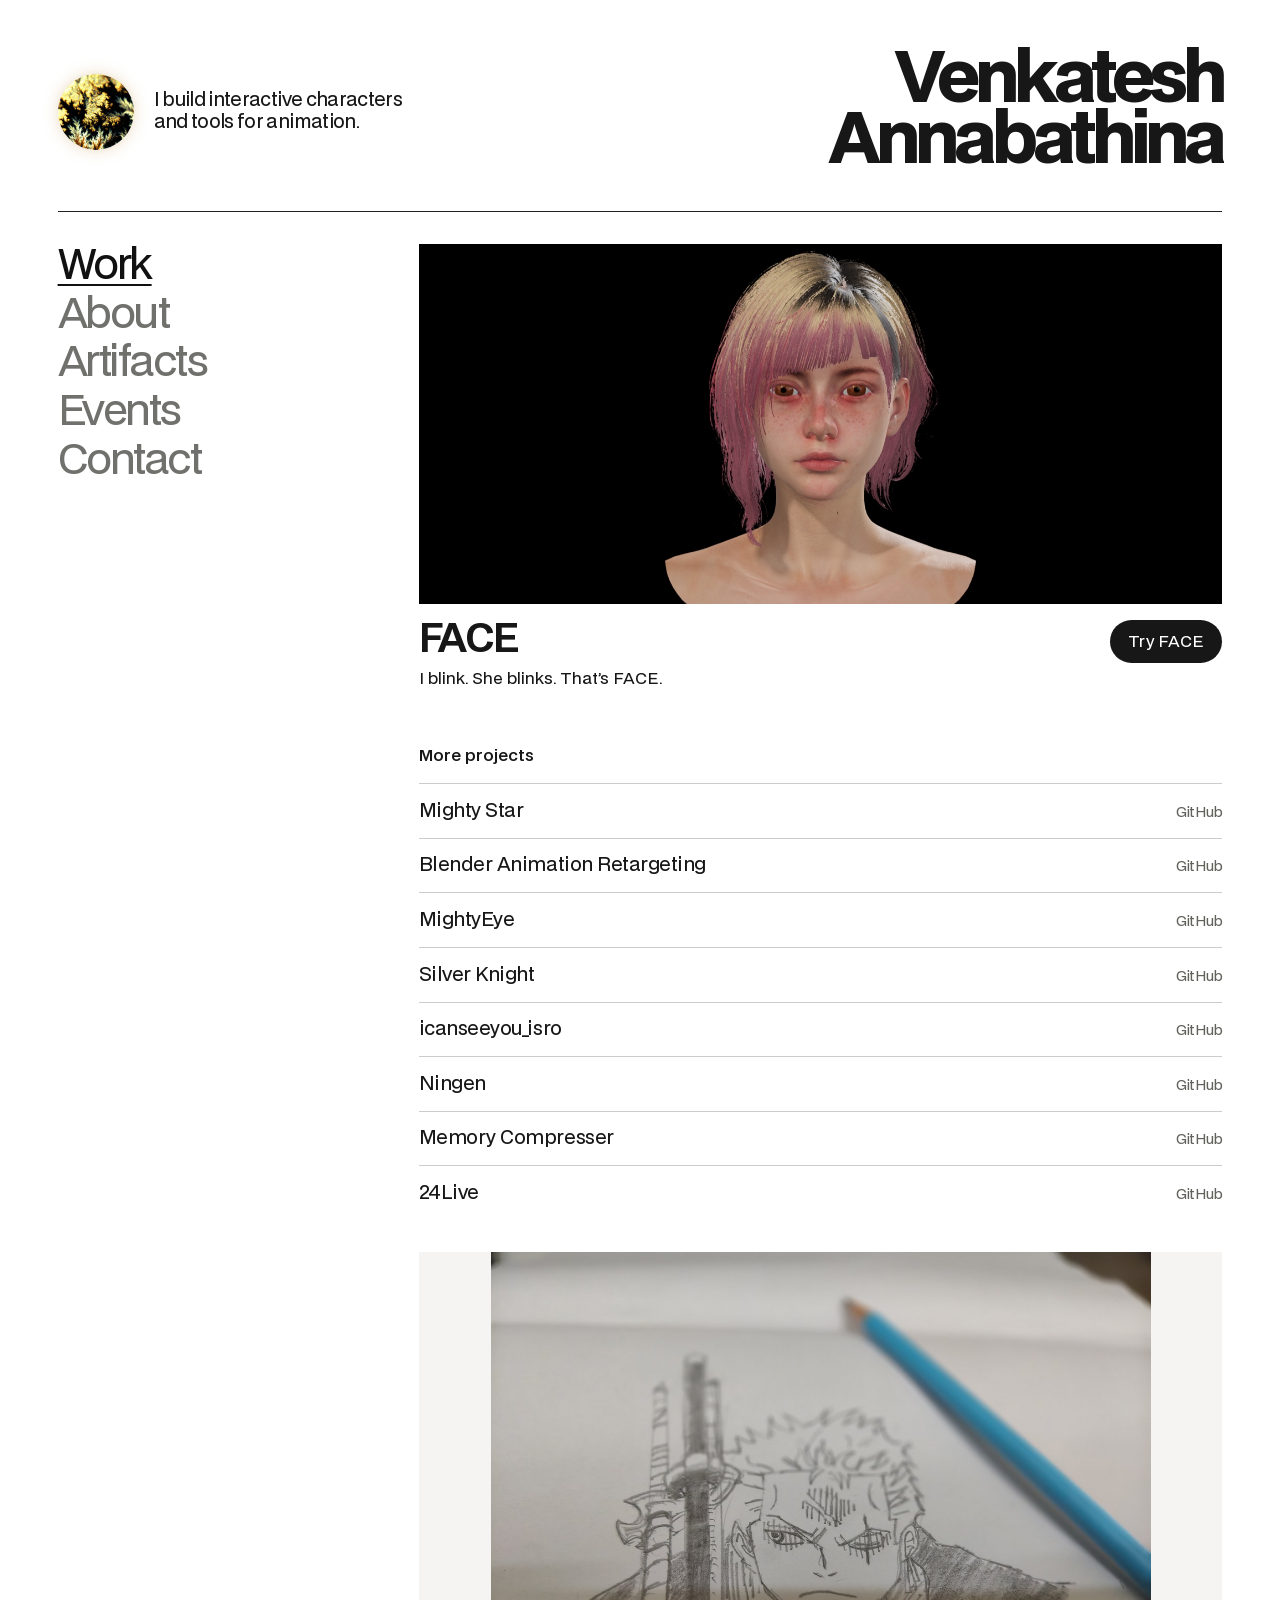
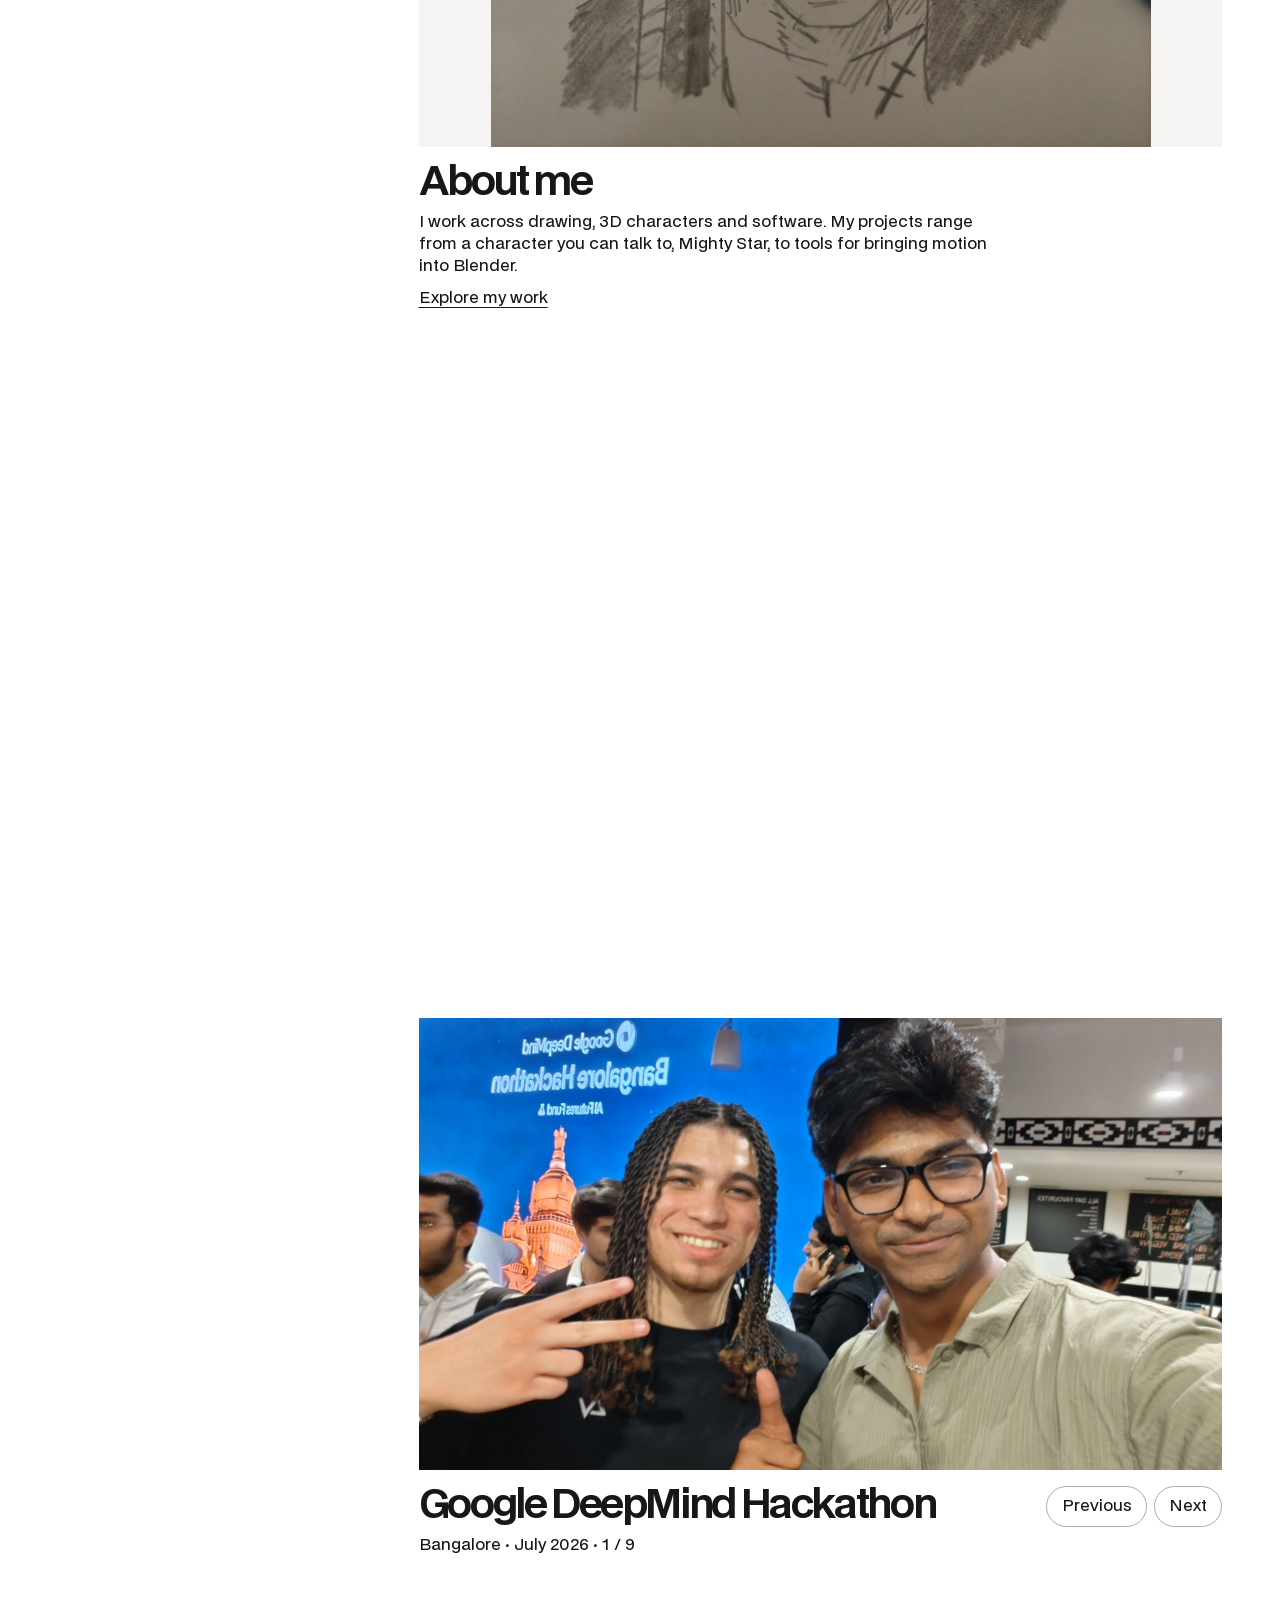
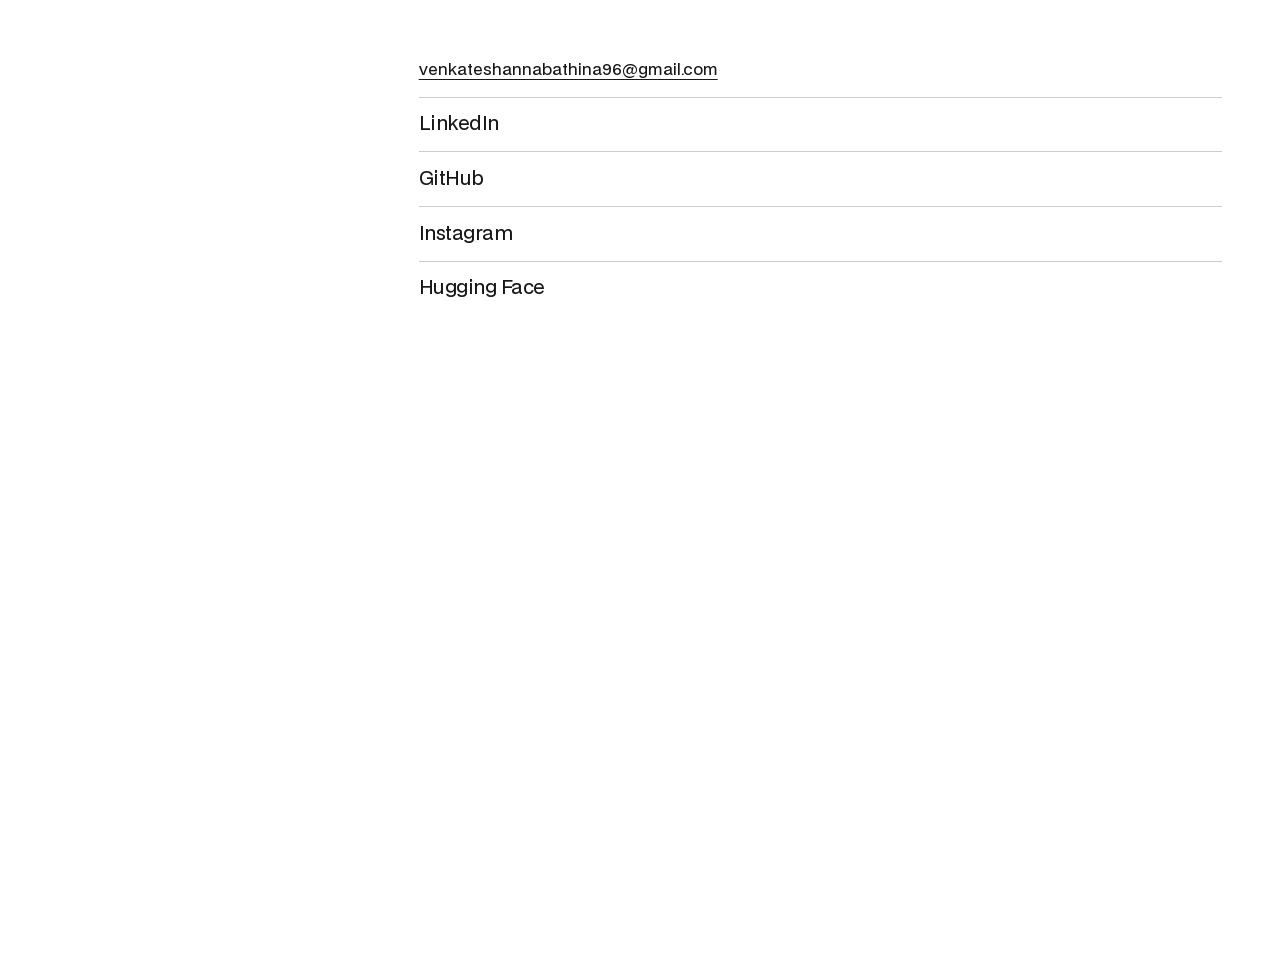
==== commit 49b42f26: "Show a single portfolio section during native scrolling" ====
--- a/index.html
+++ b/index.html
@@ -4,61 +4,67 @@
 @font-face{font-family:BDO;src:url(assets/fonts/bdo-grotesk.woff2) format('woff2');font-weight:400 900;font-display:swap}
 *{box-sizing:border-box}body{margin:0;color:#171717;background:#fff;font:1rem/1.4 BDO,Arial,sans-serif}a,button{color:inherit}button{font:inherit;cursor:pointer}a{text-underline-offset:.22em}a:focus-visible,button:focus-visible{outline:3px solid #946134;outline-offset:4px}main{max-width:1580px;margin:auto;padding:0 clamp(1.2rem,4.5vw,5.5rem) 5rem}
 header{display:flex;align-items:center;justify-content:space-between;padding:clamp(2rem,4vw,4.5rem) 0 2.4rem;border-bottom:1px solid #222;gap:2rem}.identity{display:flex;align-items:center;gap:1.2rem}.identity p{max-width:17rem;font-size:clamp(1rem,1.45vw,1.35rem);letter-spacing:-.035em;line-height:1.18}h1{margin:0;text-align:right;font-size:clamp(2.55rem,5.4vw,5.8rem);letter-spacing:-.073em;line-height:.88;font-weight:800}h1 span{display:block}.orb{display:block;width:clamp(3rem,6vw,6rem);aspect-ratio:1;object-fit:cover;border-radius:50%;box-shadow:inset 0 0 4px #fff,0 0 14px #dab47e80}
-.layout{display:grid;grid-template-columns:minmax(190px,26%) 1fr;gap:5%;padding-top:2rem}nav{align-self:start;position:sticky;top:1.5rem;display:grid;justify-items:start;gap:.18rem}nav a{color:#70706d;font-size:clamp(2.15rem,3.25vw,3.7rem);letter-spacing:-.06em;line-height:1.1;text-decoration:none}nav a:hover,nav a[aria-current]{color:#111}nav a[aria-current]{text-decoration:underline;text-decoration-thickness:.055em;text-underline-offset:.11em}
+.layout{display:grid;grid-template-columns:minmax(190px,26%) 1fr;gap:5%;padding-top:2rem}nav{align-self:start;position:sticky;top:1.5rem;display:grid;justify-items:start;gap:.18rem}nav a{color:#70706d;font-size:clamp(2.15rem,3.25vw,3.7rem);letter-spacing:-.06em;line-height:1.1;text-decoration:none}nav a[aria-current]{color:#111}nav a[aria-current]{text-decoration:underline;text-decoration-thickness:.055em;text-underline-offset:.11em}
 [hidden]{display:none!important}article{min-width:0}h2,h3,p,figure{margin:0}.stage{background:#070707;overflow:hidden}.stage img{display:block;width:100%;height:clamp(280px,40vh,450px);object-fit:contain}.stage.portrait img{object-fit:cover;object-position:center 42%}.caption{display:flex;gap:1.25rem;justify-content:space-between;align-items:start;padding:1rem 0 1.4rem}.caption h2,.page-title{font-weight:650;letter-spacing:-.06em;line-height:1.03;font-size:clamp(2rem,3.1vw,3rem)}.caption p,.lead{margin:.45rem 0 0;line-height:1.38;max-width:52ch}.action{background:#171717;color:white;text-decoration:none;display:inline-block;border-radius:2rem;padding:.65em 1.15em;white-space:nowrap}.action:hover{background:#42423e}
-.rows{list-style:none;margin:1rem 0 0;padding:0}.rows li{border-top:1px solid #ccc}.rows a{display:flex;align-items:baseline;justify-content:space-between;gap:1rem;text-decoration:none;padding:.85rem 0;font-size:1.18rem;letter-spacing:-.025em}.rows a:hover .row-name{text-decoration:underline}.rows small{font-size:.875rem;color:#62625d}.small-heading{margin-top:2rem;font-size:1rem;font-weight:550}.art{width:100%;max-height:55vh;object-fit:contain;background:#f5f4f2;display:block}.event-controls{display:flex;gap:.4rem}.event-controls button{background:white;border:1px solid #aaa;border-radius:2rem;padding:.5rem .9rem}.detail-link{display:inline-block;margin-top:.6rem}.mini{display:flex;gap:1rem;align-items:center;margin-bottom:1rem}.mini img{width:5rem}
+.rows{list-style:none;margin:1rem 0 0;padding:0}.rows li{border-top:1px solid #ccc}.rows a{display:flex;align-items:baseline;justify-content:space-between;gap:1rem;text-decoration:none;padding:.85rem 0;font-size:1.18rem;letter-spacing:-.025em}.rows a:hover .row-name{text-decoration:underline}.rows small{font-size:.875rem;color:#62625d}.small-heading{margin-top:2rem;font-size:1rem;font-weight:550}.art{width:100%;height:auto;max-height:55vh;object-fit:contain;background:#f5f4f2;display:block}.event-controls{display:flex;gap:.4rem}.event-controls button{background:white;border:1px solid #aaa;border-radius:2rem;padding:.5rem .9rem}.detail-link{display:inline-block;margin-top:.6rem}.mini{display:flex;gap:1rem;align-items:center;margin-bottom:1rem}.mini img{width:5rem}
 @media(max-width:720px){main{padding-bottom:3rem}header{align-items:flex-start;gap:.75rem;padding:1.8rem 0 1.5rem;flex-wrap:wrap-reverse}h1{text-align:left;width:100%}.identity{gap:.75rem}.identity p{max-width:19rem}.orb{width:2.65rem}.layout{display:block;padding-top:0}nav{position:static;display:flex;flex-wrap:wrap;gap:.25rem 1.15rem;padding:.8rem 0 1.1rem}nav a{font-size:1.1rem;line-height:1.9;letter-spacing:-.03em}.stage img{height:auto;aspect-ratio:1.28}.caption{flex-wrap:wrap;gap:.85rem}.rows a{font-size:1.06rem}.small-heading{margin-top:1.4rem}.art{max-height:50vh}}
 .identity p{display:grid}.identity p span{grid-area:1/1;align-self:center;transition:opacity .3s ease}.identity p span[aria-hidden="true"]{opacity:0}@media(prefers-reduced-motion:reduce){.identity p span{transition:none}}
-.sections{min-width:0}
-article{scroll-margin-top:1.5rem}
-#contact{min-height:60svh}
-article+article{margin-top:clamp(3rem,7vw,6rem)}
-@media(max-width:720px){nav{position:sticky;top:0;z-index:1;background:white}article{scroll-margin-top:var(--nav-height,5rem)}}
+.sections{min-width:0;--section-top:1.5rem}
+.section-marker{display:block;height:0;scroll-margin-top:var(--section-top)}
+.sections article{padding-bottom:2rem}
+.sections article:last-child{min-height:calc(100svh - var(--section-top))}
+.single-section article:not([inert]){position:sticky;top:min(var(--section-top),calc(100svh - var(--article-height,100svh)))}
+.single-section article[inert]{visibility:hidden}
+@media(max-width:720px){nav{position:sticky;top:0;z-index:1;background:white}.sections{--section-top:var(--nav-height,5rem)}}
 @keyframes project-enter{from{transform:translateY(8px)}to{transform:translateY(0)}}
-@media(prefers-reduced-motion:no-preference){.project-visual.entered{animation:project-enter 220ms ease-out}}
+@media(prefers-reduced-motion:no-preference){.single-section article.is-entering .project-visual{animation:project-enter 220ms ease-out}}
 </style></head><body><main>
 <header><div class="identity"><video class="orb" poster="assets/about-portal.jpg" muted playsinline loop aria-hidden="true"><source src="assets/about-portal.mp4" type="video/mp4"></video><p><span>I build interactive characters and tools for animation.</span><span aria-hidden="true">Sometimes I just build some crazy shit.</span></p></div><h1>Venkatesh<span>Annabathina</span></h1></header>
 <div class="layout"><nav aria-label="Portfolio sections"><a href="#work" aria-current="location">Work</a><a href="#about">About</a><a href="#artifacts">Artifacts</a><a href="#events">Events</a><a href="#contact">Contact</a></nav>
-<div class="sections"><article id="work"><div class="project-visual"><div class="stage portrait"><img src="assets/tasha.jpg" alt="Tasha, a 3D character with pink hair, rendered against black"></div><div class="caption"><div><h2>FACE</h2><p>I blink. She blinks. That’s FACE.</p></div><a class="action" href="https://venkateshannabathina.in/face/?camera=1">Try FACE</a></div></div>
+<div class="sections"><span class="section-marker" id="work"></span><article data-section="work"><div class="project-visual"><div class="stage portrait"><img src="assets/tasha.jpg" alt="Tasha, a 3D character with pink hair, rendered against black"></div><div class="caption"><div><h2>FACE</h2><p>I blink. She blinks. That’s FACE.</p></div><a class="action" href="https://venkateshannabathina.in/face/?camera=1">Try FACE</a></div></div>
 <h3 class="small-heading">More projects</h3><ul class="rows"><li><a href="https://github.com/venkateshannabathina/MightyStar/blob/main/README.md"><span class="row-name">Mighty Star</span><small>GitHub</small></a></li><li><a href="https://github.com/venkateshannabathina/Blender-animation-retargeting/blob/main/README.md"><span class="row-name">Blender Animation Retargeting</span><small>GitHub</small></a></li><li><a href="https://github.com/venkateshannabathina/mightyeye-observations/blob/main/README.md"><span class="row-name">MightyEye</span><small>GitHub</small></a></li><li><a href="https://github.com/venkateshannabathina/silver_knight/blob/main/ui/README.md"><span class="row-name">Silver Knight</span><small>GitHub</small></a></li><li><a href="https://github.com/venkateshannabathina/icanseeyou_isro/blob/main/README.md"><span class="row-name">icanseeyou_isro</span><small>GitHub</small></a></li><li><a href="https://github.com/venkateshannabathina/project-ningen/blob/main/README.md"><span class="row-name">Ningen</span><small>GitHub</small></a></li><li><a href="https://github.com/venkateshannabathina/agent-memory-compresser/blob/main/README.md"><span class="row-name">Memory Compresser</span><small>GitHub</small></a></li><li><a href="https://github.com/venkateshannabathina/24Live/blob/main/readme.md"><span class="row-name">24Live</span><small>GitHub</small></a></li></ul></article>
-<article id="about"><div class="project-visual"><img class="art" src="assets/events/pencil-sketch.jpg" alt="A hand-drawn pencil portrait beside a blue pencil"><div class="caption"><div><h2>About me</h2><p>I work across drawing, 3D characters and software. My projects range from a character you can talk to, Mighty Star, to tools for bringing motion into Blender.</p><a class="detail-link" href="#work">Explore my work</a></div></div></div></article>
-<article id="artifacts"><div class="project-visual"><img class="art" src="assets/expressions.jpg" alt="Four close-ups of Tasha’s mouth comparing a closed smile, visible teeth, speech opening and open smile"><div class="caption"><div><h2>Expression study</h2><p>Four mouth poses from FACE, from a closed smile to a small speech opening.</p></div><a class="action" href="https://venkateshannabathina.in/face/?camera=1">Try FACE</a></div></div></article>
-<article id="events"><div class="project-visual"><img id="event-image" class="art" alt=""><div class="caption"><div aria-live="polite"><h2 id="event-title"></h2><p id="event-summary"></p></div><div class="event-controls"><button id="prev" aria-label="Previous photo">Previous</button><button id="next" aria-label="Next photo">Next</button></div></div></div></article>
-<article id="contact"><h2 class="page-title">Get in touch</h2><p class="lead"><a href="mailto:venkateshannabathina96@gmail.com">venkateshannabathina96@gmail.com</a></p><ul class="rows"><li><a href="https://www.linkedin.com/in/venkatesh-annabathina-893066323/"><span class="row-name">LinkedIn</span><small></small></a></li><li><a href="https://github.com/venkateshannabathina"><span class="row-name">GitHub</span><small></small></a></li><li><a href="https://www.instagram.com/venkateshannabathinaa/"><span class="row-name">Instagram</span><small></small></a></li><li><a href="https://huggingface.co/venkateshannabathina"><span class="row-name">Hugging Face</span><small></small></a></li></ul></article>
+<span class="section-marker" id="about"></span><article data-section="about"><div class="project-visual"><img class="art" width="1280" height="960" src="assets/events/pencil-sketch.jpg" alt="A hand-drawn pencil portrait beside a blue pencil"><div class="caption"><div><h2>About me</h2><p>I work across drawing, 3D characters and software. My projects range from a character you can talk to, Mighty Star, to tools for bringing motion into Blender.</p><a class="detail-link" href="#work">Explore my work</a></div></div></div></article>
+<span class="section-marker" id="artifacts"></span><article data-section="artifacts"><div class="project-visual"><img class="art" width="1100" height="673" src="assets/expressions.jpg" alt="Four close-ups of Tasha’s mouth comparing a closed smile, visible teeth, speech opening and open smile"><div class="caption"><div><h2>Expression study</h2><p>Four mouth poses from FACE, from a closed smile to a small speech opening.</p></div><a class="action" href="https://venkateshannabathina.in/face/?camera=1">Try FACE</a></div></div></article>
+<span class="section-marker" id="events"></span><article data-section="events"><div class="project-visual"><img id="event-image" width="1280" height="720" class="art" alt=""><div class="caption"><div aria-live="polite"><h2 id="event-title"></h2><p id="event-summary"></p></div><div class="event-controls"><button id="prev" aria-label="Previous photo">Previous</button><button id="next" aria-label="Next photo">Next</button></div></div></div></article>
+<span class="section-marker" id="contact"></span><article data-section="contact"><h2 class="page-title">Get in touch</h2><p class="lead"><a href="mailto:venkateshannabathina96@gmail.com">venkateshannabathina96@gmail.com</a></p><ul class="rows"><li><a href="https://www.linkedin.com/in/venkatesh-annabathina-893066323/"><span class="row-name">LinkedIn</span><small></small></a></li><li><a href="https://github.com/venkateshannabathina"><span class="row-name">GitHub</span><small></small></a></li><li><a href="https://www.instagram.com/venkateshannabathinaa/"><span class="row-name">Instagram</span><small></small></a></li><li><a href="https://huggingface.co/venkateshannabathina"><span class="row-name">Hugging Face</span><small></small></a></li></ul></article>
 </div></div></main><script type="module">
 const motion = matchMedia('(prefers-reduced-motion: reduce)');
 const navigation = document.querySelector('nav');
 const menu = Array.from(navigation.querySelectorAll('a'));
-const sections = menu.map(link => document.getElementById(link.hash.slice(1)));
+const markers = menu.map(link => document.getElementById(link.hash.slice(1)));
+const articles = markers.map(marker => marker.nextElementSibling);
+let selected = -1;
 
-function updateNavigation() {
-  const readingLine = Math.max(innerHeight * .3, parseFloat(getComputedStyle(sections[0]).scrollMarginTop) + 1);
-  const atBottom = scrollY + innerHeight >= document.documentElement.scrollHeight - 2;
-  const current = atBottom ? sections.at(-1) : sections.filter(section => section.getBoundingClientRect().top <= readingLine).pop() || sections[0];
-  for (const link of menu) {
-    if (link.hash === '#' + current.id) link.setAttribute('aria-current','location');
-    else link.removeAttribute('aria-current');
+function updateSection() {
+  const top = parseFloat(getComputedStyle(markers[0]).scrollMarginTop) + 1;
+  let next = 0;
+  for (let i = 1; i < markers.length; i++) {
+    if (markers[i].getBoundingClientRect().top > top) break;
+    next = i;
   }
+  if (next === selected) return;
+  articles.forEach((article, i) => {
+    article.inert = i !== next;
+    article.classList.toggle('is-entering', selected !== -1 && i === next);
+    if (i === next) menu[i].setAttribute('aria-current','location');
+    else menu[i].removeAttribute('aria-current');
+  });
+  selected = next;
 }
-new ResizeObserver(() => {
-  document.documentElement.style.setProperty('--nav-height', navigation.offsetHeight + 'px');
-  updateNavigation();
-}).observe(navigation);
-window.addEventListener('scroll', updateNavigation, {passive:true});
-window.addEventListener('pageshow', updateNavigation);
-window.addEventListener('resize', updateNavigation);
-updateNavigation();
-
-const entryObserver = new IntersectionObserver(entries => {
-  for (const entry of entries) {
-    if (!entry.isIntersecting) continue;
-    entry.target.classList.add('entered');
-    entryObserver.unobserve(entry.target);
+function measureArticles() {
+  navigation.parentElement.style.setProperty('--nav-height', navigation.offsetHeight + 'px');
+  for (const article of articles) {
+    article.style.setProperty('--article-height', article.offsetHeight + 'px');
   }
-});
-for (const visual of document.querySelectorAll('.project-visual')) {
-  if (visual.getBoundingClientRect().top >= innerHeight) entryObserver.observe(visual);
+  updateSection();
 }
+measureArticles();
+document.querySelector('.sections').classList.add('single-section');
+const sizes = new ResizeObserver(measureArticles);
+for (const element of [navigation, ...articles]) sizes.observe(element);
+window.addEventListener('scroll', updateSection, {passive:true});
+window.addEventListener('pageshow', measureArticles);
+window.addEventListener('resize', measureArticles);
 const orb=document.querySelector('video');
 function syncMotion(){if(motion.matches)orb.pause();else orb.play().catch(()=>{})}
 syncMotion();motion.addEventListener('change',syncMotion);
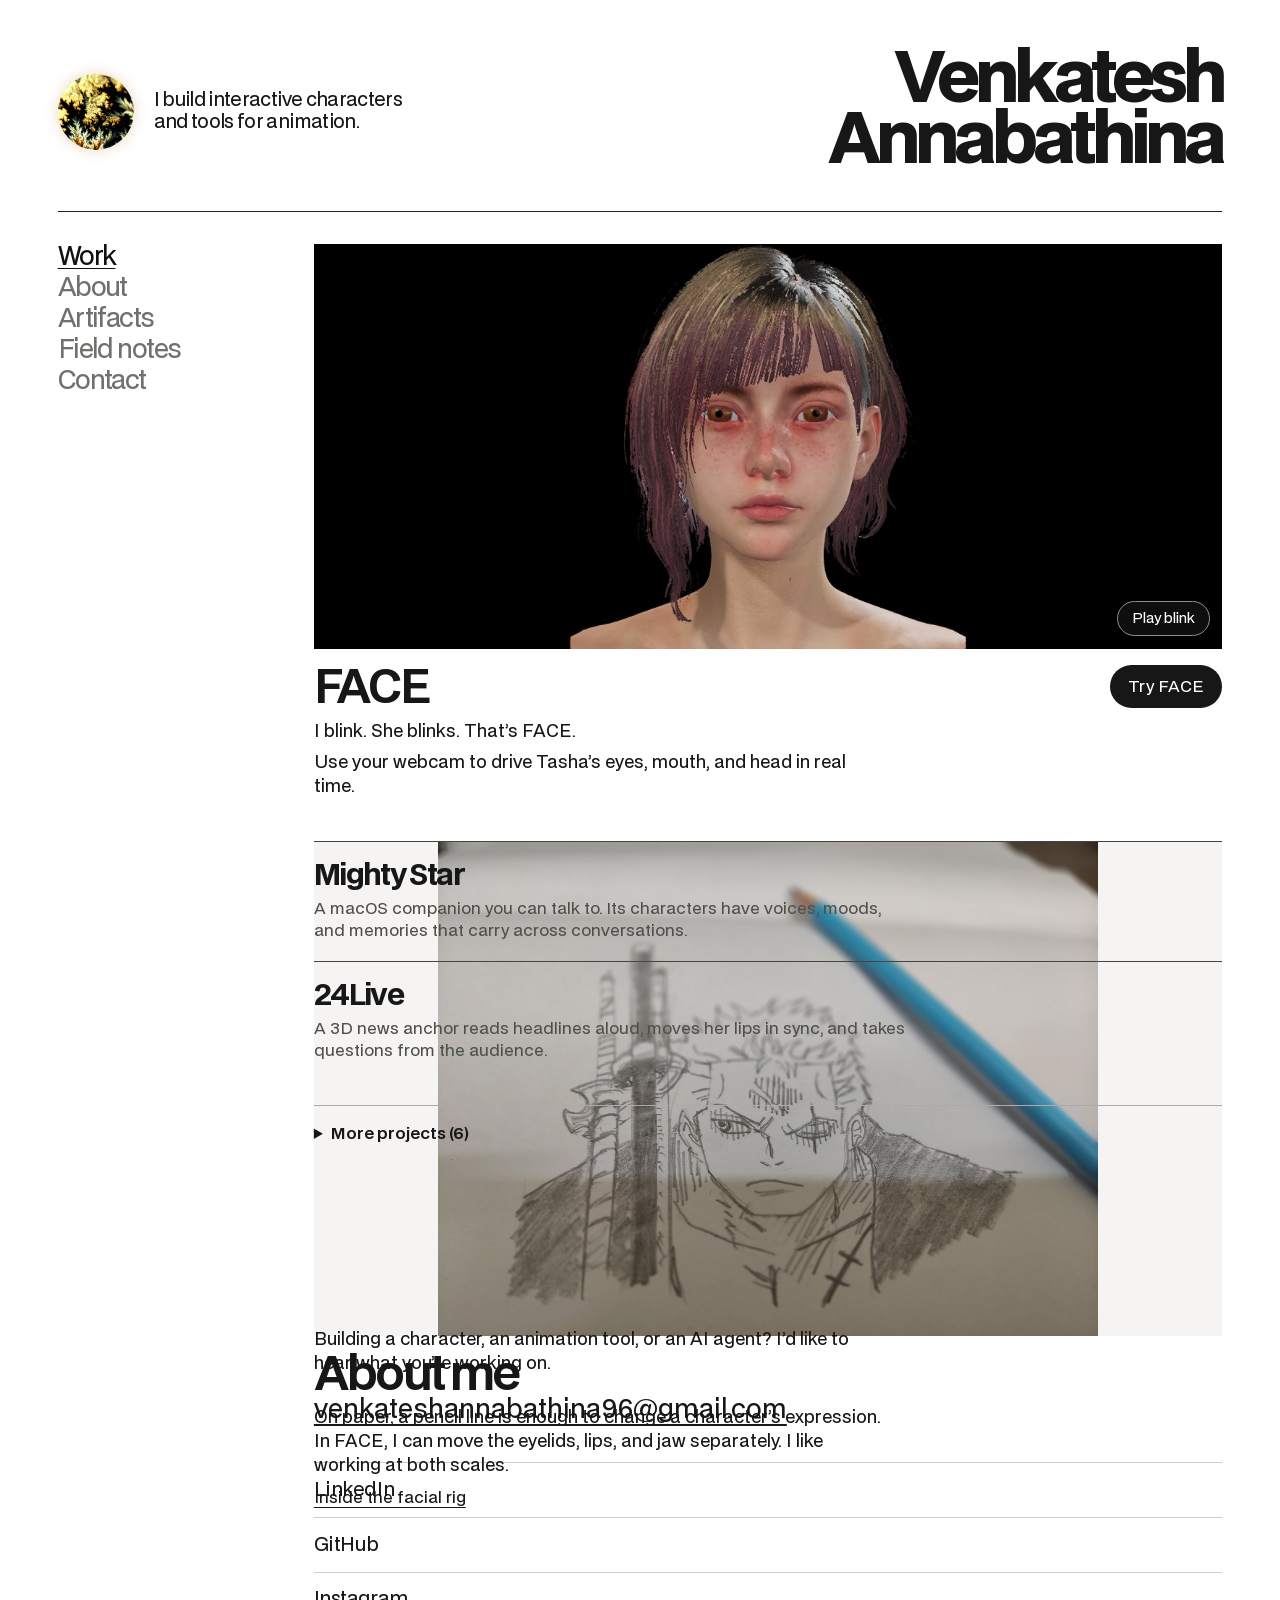
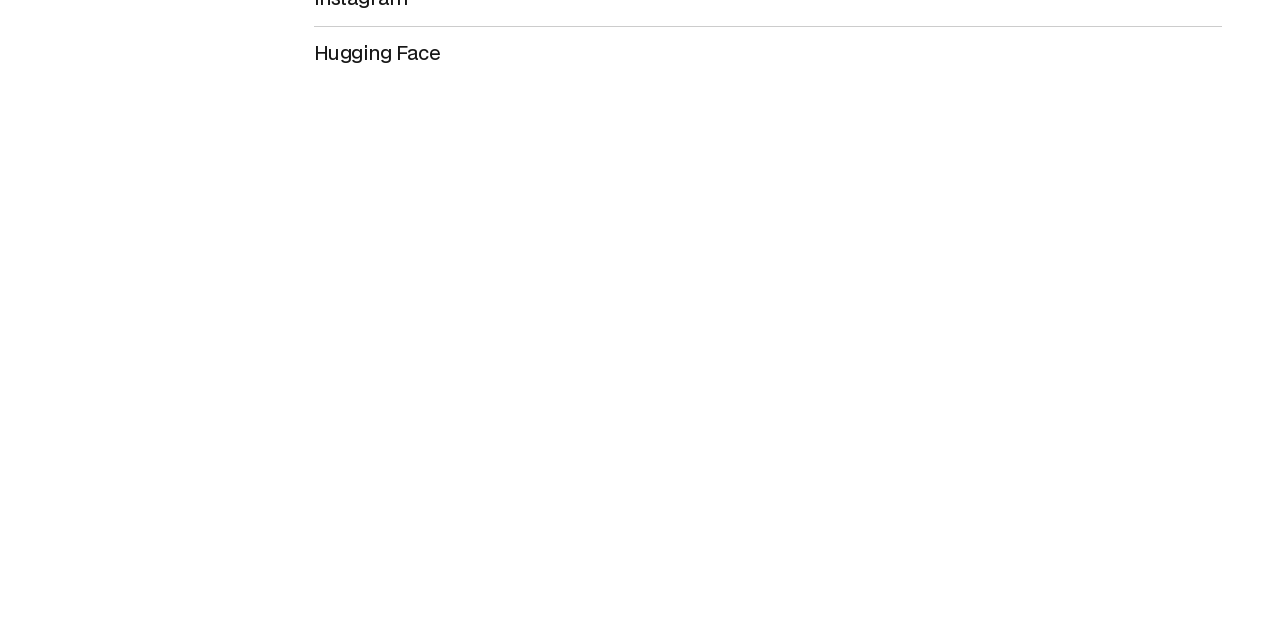
==== commit ec2e8727: "Show FACE in motion and improve portfolio navigation, projects and camera startup" ====
--- a/index.html
+++ b/index.html
@@ -1,91 +1,277 @@
 <!doctype html>
-<html lang="en"><head><meta charset="utf-8"><meta name="viewport" content="width=device-width, initial-scale=1"><link rel="icon" href="assets/kERMSwCuDVncwKoOheLRutVYO0o.png"><meta name="description" content="Venkatesh Annabathina’s portfolio of interactive characters, animation tools, and selected projects."><title>Venkatesh Annabathina · Selected work</title>
-<style>
-@font-face{font-family:BDO;src:url(assets/fonts/bdo-grotesk.woff2) format('woff2');font-weight:400 900;font-display:swap}
-*{box-sizing:border-box}body{margin:0;color:#171717;background:#fff;font:1rem/1.4 BDO,Arial,sans-serif}a,button{color:inherit}button{font:inherit;cursor:pointer}a{text-underline-offset:.22em}a:focus-visible,button:focus-visible{outline:3px solid #946134;outline-offset:4px}main{max-width:1580px;margin:auto;padding:0 clamp(1.2rem,4.5vw,5.5rem) 5rem}
-header{display:flex;align-items:center;justify-content:space-between;padding:clamp(2rem,4vw,4.5rem) 0 2.4rem;border-bottom:1px solid #222;gap:2rem}.identity{display:flex;align-items:center;gap:1.2rem}.identity p{max-width:17rem;font-size:clamp(1rem,1.45vw,1.35rem);letter-spacing:-.035em;line-height:1.18}h1{margin:0;text-align:right;font-size:clamp(2.55rem,5.4vw,5.8rem);letter-spacing:-.073em;line-height:.88;font-weight:800}h1 span{display:block}.orb{display:block;width:clamp(3rem,6vw,6rem);aspect-ratio:1;object-fit:cover;border-radius:50%;box-shadow:inset 0 0 4px #fff,0 0 14px #dab47e80}
-.layout{display:grid;grid-template-columns:minmax(190px,26%) 1fr;gap:5%;padding-top:2rem}nav{align-self:start;position:sticky;top:1.5rem;display:grid;justify-items:start;gap:.18rem}nav a{color:#70706d;font-size:clamp(2.15rem,3.25vw,3.7rem);letter-spacing:-.06em;line-height:1.1;text-decoration:none}nav a[aria-current]{color:#111}nav a[aria-current]{text-decoration:underline;text-decoration-thickness:.055em;text-underline-offset:.11em}
-[hidden]{display:none!important}article{min-width:0}h2,h3,p,figure{margin:0}.stage{background:#070707;overflow:hidden}.stage img{display:block;width:100%;height:clamp(280px,40vh,450px);object-fit:contain}.stage.portrait img{object-fit:cover;object-position:center 42%}.caption{display:flex;gap:1.25rem;justify-content:space-between;align-items:start;padding:1rem 0 1.4rem}.caption h2,.page-title{font-weight:650;letter-spacing:-.06em;line-height:1.03;font-size:clamp(2rem,3.1vw,3rem)}.caption p,.lead{margin:.45rem 0 0;line-height:1.38;max-width:52ch}.action{background:#171717;color:white;text-decoration:none;display:inline-block;border-radius:2rem;padding:.65em 1.15em;white-space:nowrap}.action:hover{background:#42423e}
-.rows{list-style:none;margin:1rem 0 0;padding:0}.rows li{border-top:1px solid #ccc}.rows a{display:flex;align-items:baseline;justify-content:space-between;gap:1rem;text-decoration:none;padding:.85rem 0;font-size:1.18rem;letter-spacing:-.025em}.rows a:hover .row-name{text-decoration:underline}.rows small{font-size:.875rem;color:#62625d}.small-heading{margin-top:2rem;font-size:1rem;font-weight:550}.art{width:100%;height:auto;max-height:55vh;object-fit:contain;background:#f5f4f2;display:block}.event-controls{display:flex;gap:.4rem}.event-controls button{background:white;border:1px solid #aaa;border-radius:2rem;padding:.5rem .9rem}.detail-link{display:inline-block;margin-top:.6rem}.mini{display:flex;gap:1rem;align-items:center;margin-bottom:1rem}.mini img{width:5rem}
-@media(max-width:720px){main{padding-bottom:3rem}header{align-items:flex-start;gap:.75rem;padding:1.8rem 0 1.5rem;flex-wrap:wrap-reverse}h1{text-align:left;width:100%}.identity{gap:.75rem}.identity p{max-width:19rem}.orb{width:2.65rem}.layout{display:block;padding-top:0}nav{position:static;display:flex;flex-wrap:wrap;gap:.25rem 1.15rem;padding:.8rem 0 1.1rem}nav a{font-size:1.1rem;line-height:1.9;letter-spacing:-.03em}.stage img{height:auto;aspect-ratio:1.28}.caption{flex-wrap:wrap;gap:.85rem}.rows a{font-size:1.06rem}.small-heading{margin-top:1.4rem}.art{max-height:50vh}}
-.identity p{display:grid}.identity p span{grid-area:1/1;align-self:center;transition:opacity .3s ease}.identity p span[aria-hidden="true"]{opacity:0}@media(prefers-reduced-motion:reduce){.identity p span{transition:none}}
-.sections{min-width:0;--section-top:1.5rem}
-.section-marker{display:block;height:0;scroll-margin-top:var(--section-top)}
-.sections article{padding-bottom:2rem}
-.sections article:last-child{min-height:calc(100svh - var(--section-top))}
-.single-section article:not([inert]){position:sticky;top:min(var(--section-top),calc(100svh - var(--article-height,100svh)))}
-.single-section article[inert]{visibility:hidden}
-@media(max-width:720px){nav{position:sticky;top:0;z-index:1;background:white}.sections{--section-top:var(--nav-height,5rem)}}
-@keyframes project-enter{from{transform:translateY(8px)}to{transform:translateY(0)}}
-@media(prefers-reduced-motion:no-preference){.single-section article.is-entering .project-visual{animation:project-enter 220ms ease-out}}
-</style></head><body><main>
-<header><div class="identity"><video class="orb" poster="assets/about-portal.jpg" muted playsinline loop aria-hidden="true"><source src="assets/about-portal.mp4" type="video/mp4"></video><p><span>I build interactive characters and tools for animation.</span><span aria-hidden="true">Sometimes I just build some crazy shit.</span></p></div><h1>Venkatesh<span>Annabathina</span></h1></header>
-<div class="layout"><nav aria-label="Portfolio sections"><a href="#work" aria-current="location">Work</a><a href="#about">About</a><a href="#artifacts">Artifacts</a><a href="#events">Events</a><a href="#contact">Contact</a></nav>
-<div class="sections"><span class="section-marker" id="work"></span><article data-section="work"><div class="project-visual"><div class="stage portrait"><img src="assets/tasha.jpg" alt="Tasha, a 3D character with pink hair, rendered against black"></div><div class="caption"><div><h2>FACE</h2><p>I blink. She blinks. That’s FACE.</p></div><a class="action" href="https://venkateshannabathina.in/face/?camera=1">Try FACE</a></div></div>
-<h3 class="small-heading">More projects</h3><ul class="rows"><li><a href="https://github.com/venkateshannabathina/MightyStar/blob/main/README.md"><span class="row-name">Mighty Star</span><small>GitHub</small></a></li><li><a href="https://github.com/venkateshannabathina/Blender-animation-retargeting/blob/main/README.md"><span class="row-name">Blender Animation Retargeting</span><small>GitHub</small></a></li><li><a href="https://github.com/venkateshannabathina/mightyeye-observations/blob/main/README.md"><span class="row-name">MightyEye</span><small>GitHub</small></a></li><li><a href="https://github.com/venkateshannabathina/silver_knight/blob/main/ui/README.md"><span class="row-name">Silver Knight</span><small>GitHub</small></a></li><li><a href="https://github.com/venkateshannabathina/icanseeyou_isro/blob/main/README.md"><span class="row-name">icanseeyou_isro</span><small>GitHub</small></a></li><li><a href="https://github.com/venkateshannabathina/project-ningen/blob/main/README.md"><span class="row-name">Ningen</span><small>GitHub</small></a></li><li><a href="https://github.com/venkateshannabathina/agent-memory-compresser/blob/main/README.md"><span class="row-name">Memory Compresser</span><small>GitHub</small></a></li><li><a href="https://github.com/venkateshannabathina/24Live/blob/main/readme.md"><span class="row-name">24Live</span><small>GitHub</small></a></li></ul></article>
-<span class="section-marker" id="about"></span><article data-section="about"><div class="project-visual"><img class="art" width="1280" height="960" src="assets/events/pencil-sketch.jpg" alt="A hand-drawn pencil portrait beside a blue pencil"><div class="caption"><div><h2>About me</h2><p>I work across drawing, 3D characters and software. My projects range from a character you can talk to, Mighty Star, to tools for bringing motion into Blender.</p><a class="detail-link" href="#work">Explore my work</a></div></div></div></article>
-<span class="section-marker" id="artifacts"></span><article data-section="artifacts"><div class="project-visual"><img class="art" width="1100" height="673" src="assets/expressions.jpg" alt="Four close-ups of Tasha’s mouth comparing a closed smile, visible teeth, speech opening and open smile"><div class="caption"><div><h2>Expression study</h2><p>Four mouth poses from FACE, from a closed smile to a small speech opening.</p></div><a class="action" href="https://venkateshannabathina.in/face/?camera=1">Try FACE</a></div></div></article>
-<span class="section-marker" id="events"></span><article data-section="events"><div class="project-visual"><img id="event-image" width="1280" height="720" class="art" alt=""><div class="caption"><div aria-live="polite"><h2 id="event-title"></h2><p id="event-summary"></p></div><div class="event-controls"><button id="prev" aria-label="Previous photo">Previous</button><button id="next" aria-label="Next photo">Next</button></div></div></div></article>
-<span class="section-marker" id="contact"></span><article data-section="contact"><h2 class="page-title">Get in touch</h2><p class="lead"><a href="mailto:venkateshannabathina96@gmail.com">venkateshannabathina96@gmail.com</a></p><ul class="rows"><li><a href="https://www.linkedin.com/in/venkatesh-annabathina-893066323/"><span class="row-name">LinkedIn</span><small></small></a></li><li><a href="https://github.com/venkateshannabathina"><span class="row-name">GitHub</span><small></small></a></li><li><a href="https://www.instagram.com/venkateshannabathinaa/"><span class="row-name">Instagram</span><small></small></a></li><li><a href="https://huggingface.co/venkateshannabathina"><span class="row-name">Hugging Face</span><small></small></a></li></ul></article>
-</div></div></main><script type="module">
-const motion = matchMedia('(prefers-reduced-motion: reduce)');
-const navigation = document.querySelector('nav');
-const menu = Array.from(navigation.querySelectorAll('a'));
-const markers = menu.map(link => document.getElementById(link.hash.slice(1)));
-const articles = markers.map(marker => marker.nextElementSibling);
-let selected = -1;
-
-function updateSection() {
-  const top = parseFloat(getComputedStyle(markers[0]).scrollMarginTop) + 1;
-  let next = 0;
-  for (let i = 1; i < markers.length; i++) {
-    if (markers[i].getBoundingClientRect().top > top) break;
-    next = i;
-  }
-  if (next === selected) return;
-  articles.forEach((article, i) => {
-    article.inert = i !== next;
-    article.classList.toggle('is-entering', selected !== -1 && i === next);
-    if (i === next) menu[i].setAttribute('aria-current','location');
-    else menu[i].removeAttribute('aria-current');
-  });
-  selected = next;
-}
-function measureArticles() {
-  navigation.parentElement.style.setProperty('--nav-height', navigation.offsetHeight + 'px');
-  for (const article of articles) {
-    article.style.setProperty('--article-height', article.offsetHeight + 'px');
-  }
-  updateSection();
-}
-measureArticles();
-document.querySelector('.sections').classList.add('single-section');
-const sizes = new ResizeObserver(measureArticles);
-for (const element of [navigation, ...articles]) sizes.observe(element);
-window.addEventListener('scroll', updateSection, {passive:true});
-window.addEventListener('pageshow', measureArticles);
-window.addEventListener('resize', measureArticles);
-const orb=document.querySelector('video');
-function syncMotion(){if(motion.matches)orb.pause();else orb.play().catch(()=>{})}
-syncMotion();motion.addEventListener('change',syncMotion);
-const taglines = document.querySelectorAll('.identity p span');
-let taglineIndex = 0;
-window.setInterval(() => {
-  if (document.hidden) return;
-  taglines[taglineIndex].setAttribute('aria-hidden','true');
-  taglineIndex = (taglineIndex + 1) % taglines.length;
-  taglines[taglineIndex].removeAttribute('aria-hidden');
-}, 4500);
-const stories=[{"src": "assets/events/deepmind-01.jpg", "title": "Google DeepMind Hackathon", "summary": "Bangalore \u00b7 July 2026", "alt": "Two attendees in front of the blue hackathon sign"}, {"src": "assets/events/deepmind-02.jpg", "title": "Google DeepMind Hackathon", "summary": "Bangalore \u00b7 July 2026", "alt": "Two attendees giving thumbs up in front of the stage"}, {"src": "assets/events/cinema.jpg", "title": "Cinema", "summary": "A night at the movies", "alt": "A costumed ensemble on a cinema screen"}, {"src": "assets/events/meta-openenv.jpg", "title": "Meta Hackathon", "summary": "OpenEnv \u00d7 Scaler", "alt": "Orange and pink OpenEnv Hackathon participant badge"}, {"src": "assets/events/campus-tech.jpg", "title": "Campus Tech", "summary": "Access terminal at LPU", "alt": "Campus access terminal with a red status light and a blue screen"}, {"src": "assets/events/hack-n-win.jpg", "title": "Hack-N-Win 3.0", "summary": "CGC University, Mohali", "alt": "Hack-N-Win stage backdrop at CGC University"}, {"src": "assets/events/companion-prototype.jpg", "title": "Projects", "summary": "3D AI companion", "alt": "A 3D character in the AI companion prototype"}, {"src": "assets/events/pencil-sketch.jpg", "title": "ART", "summary": "Pencil portrait", "alt": "Pencil drawing of a swordsman beside a blue pencil"}, {"src": "assets/events/character-study.jpg", "title": "ART", "summary": "Sketchbook character study", "alt": "Character study in a sketchbook with the reference on a laptop"}];
-let story=0;
-function showPhoto(offset){
- story=(story+offset+stories.length)%stories.length;
- const item=stories[story],image=document.getElementById('event-image');
- image.src=item.src;image.alt=item.alt;
- document.getElementById('event-title').textContent=item.title;
- document.getElementById('event-summary').textContent=item.summary+' · '+(story+1)+' / '+stories.length;
-}
-document.getElementById('prev').onclick=()=>showPhoto(-1);
-document.getElementById('next').onclick=()=>showPhoto(1);
-showPhoto(0);
-</script></body></html>
+<html lang="en">
+  <head>
+    <meta charset="utf-8" />
+    <meta name="viewport" content="width=device-width, initial-scale=1" />
+    <link rel="icon" href="assets/kERMSwCuDVncwKoOheLRutVYO0o.png" />
+    <meta
+      name="description"
+      content="Venkatesh Annabathina’s portfolio of interactive characters, animation tools, and selected projects."
+    />
+    <title>Venkatesh Annabathina · Selected work</title>
+    <link rel="stylesheet" href="portfolio.css?v=studio1" />
+  </head>
+  <body>
+    <main>
+      <header>
+        <div class="identity">
+          <video
+            class="orb"
+            poster="assets/about-portal.jpg"
+            muted
+            playsinline
+            loop
+            aria-hidden="true"
+          >
+            <source src="assets/about-portal.mp4" type="video/mp4" />
+          </video>
+          <p>
+            <span>I build interactive characters and tools for animation.</span
+            ><span aria-hidden="true"
+              >Sometimes I just build some crazy shit.</span
+            >
+          </p>
+        </div>
+        <h1>Venkatesh<span>Annabathina</span></h1>
+      </header>
+      <div class="layout">
+        <nav aria-label="Portfolio sections">
+          <a href="#work" aria-current="location">Work</a
+          ><a href="#about">About</a><a href="#artifacts">Artifacts</a
+          ><a href="#events">Field notes</a><a href="#contact">Contact</a>
+        </nav>
+        <div class="sections">
+          <span class="section-marker" id="work"></span>
+          <article data-section="work">
+            <div class="project-visual">
+              <div class="stage">
+                <video
+                  id="blink"
+                  width="1040"
+                  height="560"
+                  muted
+                  playsinline
+                  preload="metadata"
+                  poster="assets/tasha-blink.jpg"
+                  aria-label="Tasha blinks in a short animation from her facial rig"
+                >
+                  <source src="assets/tasha-blink.mp4" type="video/mp4" />
+                </video>
+                <button class="replay" type="button">Play blink</button>
+              </div>
+              <div class="caption">
+                <div>
+                  <h2>FACE</h2>
+                  <p>I blink. She blinks. That’s FACE.</p>
+                  <p>
+                    Use your webcam to drive Tasha’s eyes, mouth, and head in
+                    real time.
+                  </p>
+                </div>
+                <a class="action" href="/face/?camera=1">Try FACE</a>
+              </div>
+            </div>
+            <div class="featured-projects">
+              <a href="https://github.com/venkateshannabathina/MightyStar"
+                ><h3>Mighty Star</h3>
+                <p>
+                  A macOS companion you can talk to. Its characters have voices,
+                  moods, and memories that carry across conversations.
+                </p></a
+              >
+              <a href="https://github.com/venkateshannabathina/24Live"
+                ><h3>24Live</h3>
+                <p>
+                  A 3D news anchor reads headlines aloud, moves her lips in
+                  sync, and takes questions from the audience.
+                </p></a
+              >
+            </div>
+            <details class="archive">
+              <summary>More projects (6)</summary>
+              <ul>
+                <li>
+                  <a
+                    href="https://github.com/venkateshannabathina/Blender-animation-retargeting"
+                    ><strong>Blender Animation Retargeting</strong>
+                    <p>
+                      Transfer Mixamo motion onto a rigged Blender character and
+                      bake it into an editable action.
+                    </p></a
+                  >
+                </li>
+                <li>
+                  <a
+                    href="https://github.com/venkateshannabathina/mightyeye-observations"
+                    ><strong>MightyEye</strong>
+                    <p>
+                      Turn video observations into incidents an operator can
+                      review with the supporting footage.
+                    </p></a
+                  >
+                </li>
+                <li>
+                  <a
+                    href="https://github.com/venkateshannabathina/silver_knight"
+                    ><strong>Silver Knight</strong>
+                    <p>
+                      A camera analytics prototype for reviewing occupancy,
+                      queues, and time spent in a space.
+                    </p></a
+                  >
+                </li>
+                <li>
+                  <a
+                    href="https://github.com/venkateshannabathina/icanseeyou_isro/tree/main/notebooks"
+                    ><strong>icanseeyou_isro</strong>
+                    <p>
+                      A series of notebooks for data acquisition, signal
+                      detection, validation, and evaluation.
+                    </p></a
+                  >
+                </li>
+                <li>
+                  <a
+                    href="https://github.com/venkateshannabathina/project-ningen"
+                    ><strong>Ningen</strong>
+                    <p>
+                      A company simulation where executive agents make decisions
+                      together.
+                    </p></a
+                  >
+                </li>
+                <li>
+                  <a
+                    href="https://github.com/venkateshannabathina/agent-memory-compresser"
+                    ><strong>Agent Memory Compressor</strong>
+                    <p>
+                      An experiment in compressing the context an agent carries
+                      between steps.
+                    </p></a
+                  >
+                </li>
+              </ul>
+            </details>
+          </article>
+          <span class="section-marker" id="about"></span>
+          <article data-section="about">
+            <div class="project-visual">
+              <img
+                class="art"
+                width="1280"
+                height="960"
+                src="assets/events/pencil-sketch.jpg"
+                alt="A pencil sketch of a swordsman beside the pencil that drew it"
+              />
+              <div class="caption">
+                <div>
+                  <h2>About me</h2>
+                  <p>
+                    On paper, a pencil line is enough to change a character’s
+                    expression. In FACE, I can move the eyelids, lips, and jaw
+                    separately. I like working at both scales.
+                  </p>
+                  <a class="detail-link" href="#artifacts"
+                    >Inside the facial rig</a
+                  >
+                </div>
+              </div>
+            </div>
+          </article>
+          <span class="section-marker" id="artifacts"></span>
+          <article data-section="artifacts">
+            <div class="project-visual">
+              <img
+                class="art"
+                width="1100"
+                height="673"
+                src="assets/expressions.jpg"
+                alt="Four Tasha mouth tests showing a closed smile, visible teeth, a small speech opening, and an open smile"
+              />
+              <div class="caption">
+                <div>
+                  <h2>Expression study</h2>
+                  <p>
+                    Watch the corners of the mouth. In the speech pose the lips
+                    part near the centre. In the open smile the corners pull
+                    outward and expose more teeth. The jaw opening alone can’t
+                    describe both shapes.
+                  </p>
+                </div>
+                <a class="action" href="/face/?camera=1">Try FACE</a>
+              </div>
+            </div>
+          </article>
+          <span class="section-marker" id="events"></span>
+          <article data-section="events">
+            <div class="project-visual">
+              <div class="event-frame">
+                <img
+                  id="event-image"
+                  class="art"
+                  src="assets/events/deepmind-01.jpg"
+                  alt="Two attendees in front of the Google DeepMind Hackathon sign"
+                />
+              </div>
+              <div class="event-bar">
+                <span id="event-count"></span>
+                <div class="event-controls">
+                  <button id="prev" type="button" aria-label="Previous photo">
+                    Previous</button
+                  ><button id="next" type="button" aria-label="Next photo">
+                    Next
+                  </button>
+                </div>
+              </div>
+              <div class="caption">
+                <div aria-live="polite">
+                  <h2 id="event-title">Google DeepMind Hackathon</h2>
+                  <p id="event-summary">Bangalore · July 2026</p>
+                </div>
+              </div>
+            </div>
+          </article>
+          <span class="section-marker" id="contact"></span>
+          <article data-section="contact">
+            <h2 class="page-title">Get in touch</h2>
+            <p class="lead">
+              Building a character, an animation tool, or an AI agent? I’d like
+              to hear what you’re working on.
+            </p>
+            <p>
+              <a
+                class="contact-email"
+                href="mailto:venkateshannabathina96@gmail.com"
+                >venkateshannabathina96@gmail.com</a
+              >
+            </p>
+            <ul class="rows">
+              <li>
+                <a
+                  href="https://www.linkedin.com/in/venkatesh-annabathina-893066323/"
+                  ><span class="row-name">LinkedIn</span></a
+                >
+              </li>
+              <li>
+                <a href="https://github.com/venkateshannabathina"
+                  ><span class="row-name">GitHub</span></a
+                >
+              </li>
+              <li>
+                <a href="https://www.instagram.com/venkateshannabathinaa/"
+                  ><span class="row-name">Instagram</span></a
+                >
+              </li>
+              <li>
+                <a href="https://huggingface.co/venkateshannabathina"
+                  ><span class="row-name">Hugging Face</span></a
+                >
+              </li>
+            </ul>
+          </article>
+        </div>
+      </div>
+    </main>
+    <script type="module" src="portfolio.js?v=studio1"></script>
+  </body>
+</html>
--- a/portfolio.css
+++ b/portfolio.css
@@ -0,0 +1,493 @@
+@font-face {
+  font-family: BDO;
+  src: url(assets/fonts/bdo-grotesk.woff2) format("woff2");
+  font-weight: 400 900;
+  font-display: swap;
+}
+* {
+  box-sizing: border-box;
+}
+body {
+  margin: 0;
+  color: #171717;
+  background: #fff;
+  font:
+    1rem/1.4 BDO,
+    Arial,
+    sans-serif;
+}
+a,
+button {
+  color: inherit;
+}
+button {
+  font: inherit;
+  cursor: pointer;
+}
+a {
+  text-underline-offset: 0.22em;
+}
+a:focus-visible,
+button:focus-visible {
+  outline: 3px solid #946134;
+  outline-offset: 4px;
+}
+main {
+  max-width: 1440px;
+  margin: auto;
+  padding: 0 clamp(1.2rem, 4.5vw, 5.5rem) 5rem;
+}
+header {
+  display: flex;
+  align-items: center;
+  justify-content: space-between;
+  padding: clamp(2rem, 4vw, 4.5rem) 0 2.4rem;
+  border-bottom: 1px solid #222;
+  gap: 2rem;
+}
+.identity {
+  display: flex;
+  align-items: center;
+  gap: 1.2rem;
+}
+.identity p {
+  max-width: 17rem;
+  font-size: clamp(1rem, 1.45vw, 1.35rem);
+  letter-spacing: -0.035em;
+  line-height: 1.18;
+}
+h1 {
+  margin: 0;
+  text-align: right;
+  font-size: clamp(2.55rem, 5.4vw, 5.8rem);
+  letter-spacing: -0.073em;
+  line-height: 0.88;
+  font-weight: 800;
+}
+h1 span {
+  display: block;
+}
+.orb {
+  display: block;
+  width: clamp(3rem, 6vw, 6rem);
+  aspect-ratio: 1;
+  object-fit: cover;
+  border-radius: 50%;
+  box-shadow:
+    inset 0 0 4px #fff,
+    0 0 14px #dab47e80;
+}
+.layout {
+  display: grid;
+  grid-template-columns: minmax(135px, 18%) 1fr;
+  gap: 4%;
+  padding-top: 2rem;
+}
+nav {
+  align-self: start;
+  position: sticky;
+  top: 1.5rem;
+  display: grid;
+  justify-items: start;
+  gap: 0.18rem;
+}
+nav a {
+  color: #70706d;
+  font-size: clamp(1.55rem, 2vw, 2.1rem);
+  letter-spacing: -0.06em;
+  line-height: 1.1;
+  text-decoration: none;
+}
+nav a[aria-current] {
+  color: #111;
+}
+nav a[aria-current] {
+  text-decoration: underline;
+  text-decoration-thickness: 0.055em;
+  text-underline-offset: 0.11em;
+}
+[hidden] {
+  display: none !important;
+}
+article {
+  min-width: 0;
+}
+h2,
+h3,
+p,
+figure {
+  margin: 0;
+}
+.stage {
+  background: #070707;
+  overflow: hidden;
+}
+.stage {
+  position: relative;
+}
+.stage video {
+  display: block;
+  width: 100%;
+  height: clamp(270px, 45svh, 540px);
+  object-fit: contain;
+  background: black;
+}
+.replay {
+  position: absolute;
+  right: 0.8rem;
+  bottom: 0.8rem;
+  border: 1px solid #8f8f8f;
+  background: #111d;
+  color: white;
+  border-radius: 2rem;
+  padding: 0.42rem 0.85rem;
+  font-size: 0.88rem;
+}
+.caption {
+  display: flex;
+  gap: 1.25rem;
+  justify-content: space-between;
+  align-items: start;
+  padding: 1rem 0 1.4rem;
+}
+.caption h2,
+.page-title {
+  font-weight: 650;
+  letter-spacing: -0.06em;
+  line-height: 1.03;
+  font-size: clamp(2rem, 3.1vw, 3rem);
+}
+.caption p,
+.lead {
+  margin: 0.45rem 0 0;
+  line-height: 1.38;
+  max-width: 52ch;
+}
+.action {
+  background: #171717;
+  color: white;
+  text-decoration: none;
+  display: inline-block;
+  border-radius: 2rem;
+  padding: 0.65em 1.15em;
+  white-space: nowrap;
+}
+.action:hover {
+  background: #42423e;
+}
+.rows {
+  list-style: none;
+  margin: 1rem 0 0;
+  padding: 0;
+}
+.rows li {
+  border-top: 1px solid #ccc;
+}
+.rows a {
+  display: flex;
+  align-items: baseline;
+  justify-content: space-between;
+  gap: 1rem;
+  text-decoration: none;
+  padding: 0.85rem 0;
+  font-size: 1.18rem;
+  letter-spacing: -0.025em;
+}
+.rows a:hover .row-name {
+  text-decoration: underline;
+}
+.rows small {
+  font-size: 0.875rem;
+  color: #62625d;
+}
+.small-heading {
+  margin-top: 2rem;
+  font-size: 1rem;
+  font-weight: 550;
+}
+.art {
+  width: 100%;
+  height: auto;
+  max-height: 55vh;
+  object-fit: contain;
+  background: #f5f4f2;
+  display: block;
+}
+.event-controls {
+  display: flex;
+  gap: 0.4rem;
+}
+.event-controls button {
+  background: white;
+  border: 1px solid #aaa;
+  border-radius: 2rem;
+  padding: 0.5rem 0.9rem;
+}
+.detail-link {
+  display: inline-block;
+  margin-top: 0.6rem;
+}
+.mini {
+  display: flex;
+  gap: 1rem;
+  align-items: center;
+  margin-bottom: 1rem;
+}
+.mini img {
+  width: 5rem;
+}
+@media (max-width: 720px) {
+  main {
+    padding-bottom: 3rem;
+  }
+  header {
+    align-items: flex-start;
+    gap: 0.75rem;
+    padding: 1.8rem 0 1.5rem;
+    flex-wrap: wrap-reverse;
+  }
+  h1 {
+    text-align: left;
+    width: 100%;
+  }
+  .identity {
+    gap: 0.75rem;
+  }
+  .identity p {
+    max-width: 19rem;
+  }
+  .orb {
+    width: 2.65rem;
+  }
+  .layout {
+    display: block;
+    padding-top: 0;
+  }
+  nav {
+    position: static;
+    display: flex;
+    flex-wrap: wrap;
+    gap: 0.25rem 1.15rem;
+    padding: 0.8rem 0 1.1rem;
+  }
+  nav a {
+    font-size: 1.1rem;
+    line-height: 1.9;
+    letter-spacing: -0.03em;
+  }
+  .stage video {
+    height: auto;
+    aspect-ratio: 1.35;
+    object-fit: cover;
+  }
+  .caption {
+    flex-wrap: wrap;
+    gap: 0.85rem;
+  }
+  .rows a {
+    font-size: 1.06rem;
+  }
+  .small-heading {
+    margin-top: 1.4rem;
+  }
+  .art {
+    max-height: 50vh;
+  }
+}
+.identity p {
+  display: grid;
+}
+.identity p span {
+  grid-area: 1/1;
+  align-self: center;
+  transition: opacity 0.3s ease;
+}
+.identity p span[aria-hidden="true"] {
+  opacity: 0;
+}
+@media (prefers-reduced-motion: reduce) {
+  .identity p span {
+    transition: none;
+  }
+}
+.sections {
+  min-width: 0;
+  --section-top: 1.5rem;
+}
+.section-marker {
+  display: block;
+  height: 0;
+  scroll-margin-top: var(--section-top);
+}
+.sections article {
+  padding-bottom: 2rem;
+}
+.sections article:last-child {
+  min-height: calc(100svh - var(--section-top));
+}
+.single-section article:not([inert]) {
+  position: sticky;
+  top: min(var(--section-top), calc(100svh - var(--article-height, 100svh)));
+}
+.single-section article[inert] {
+  visibility: hidden;
+}
+@media (max-width: 720px) {
+  nav {
+    position: sticky;
+    top: 0;
+    z-index: 1;
+    background: white;
+  }
+  .sections {
+    --section-top: var(--nav-height, 5rem);
+  }
+}
+@keyframes project-enter {
+  from {
+    transform: translateY(8px);
+  }
+  to {
+    transform: translateY(0);
+  }
+}
+@media (prefers-reduced-motion: no-preference) {
+  .single-section article.is-entering .project-visual {
+    animation: project-enter 220ms ease-out;
+  }
+}
+
+.caption p,
+.lead {
+  font-size: clamp(1.04rem, 1.35vw, 1.25rem);
+}
+.caption h2,
+.page-title {
+  font-size: clamp(2rem, 3.6vw, 3.5rem);
+}
+.featured-projects {
+  margin: 1.25rem 0 1.5rem;
+}
+.featured-projects a {
+  display: block;
+  padding: 1.15rem 0;
+  border-top: 1px solid #444;
+  text-decoration: none;
+}
+.featured-projects h3 {
+  font-size: clamp(1.45rem, 2.3vw, 2.1rem);
+  letter-spacing: -0.055em;
+  line-height: 1.08;
+}
+.featured-projects p,
+.archive p {
+  margin: 0.35rem 0 0;
+  color: #50504b;
+  max-width: 54ch;
+}
+.featured-projects a:hover h3,
+.archive a:hover strong {
+  text-decoration: underline;
+}
+.archive {
+  border-top: 1px solid #aaa;
+  padding-top: 0.7rem;
+}
+.archive summary {
+  cursor: pointer;
+  width: fit-content;
+  font-weight: 600;
+  padding: 0.35rem 0;
+}
+.archive ul {
+  list-style: none;
+  padding: 0;
+  margin: 0.5rem 0;
+}
+.archive a {
+  display: block;
+  padding: 0.8rem 0;
+  color: inherit;
+  text-decoration: none;
+  border-top: 1px solid #ddd;
+}
+.archive p {
+  font-size: 0.95rem;
+}
+.archive strong {
+  font-weight: 600;
+}
+.event-frame {
+  height: clamp(200px, 52svh, 560px);
+  background: #f3f3f0;
+}
+.event-frame img {
+  width: 100%;
+  height: 100%;
+  max-height: none;
+  object-fit: contain;
+}
+.event-bar {
+  display: flex;
+  align-items: center;
+  justify-content: space-between;
+  gap: 1rem;
+  padding: 0.8rem 0;
+  border-bottom: 1px solid #c7c7c2;
+}
+.event-bar span {
+  font-variant-numeric: tabular-nums;
+  color: #51514e;
+}
+.event-controls button {
+  min-height: 44px;
+}
+.contact-email {
+  display: inline-block;
+  font-size: clamp(1.05rem, 2vw, 1.7rem);
+  margin: 1.1rem 0;
+  overflow-wrap: anywhere;
+}
+.sections.single-section article:not(:last-child) {
+  margin-bottom: calc(
+    -1 *
+      max(
+        0px,
+        min(
+          var(--article-height) - var(--hold),
+          100svh - var(--section-top) - var(--hold)
+        )
+      )
+  );
+}
+.single-section {
+  --hold: clamp(100px, 16svh, 160px);
+  overflow-anchor: none;
+}
+.single-section article:not([inert]) {
+  transform: translateY(var(--push, 0px));
+}
+@media (prefers-reduced-motion: reduce) {
+  .single-section article:not([inert]) {
+    transform: none;
+  }
+}
+@media (max-width: 720px) {
+  nav {
+    column-gap: clamp(0.6rem, 3vw, 1.15rem);
+  }
+  nav a {
+    font-size: clamp(0.93rem, 4.3vw, 1.1rem);
+  }
+  .event-frame {
+    height: clamp(190px, 37svh, 340px);
+  }
+}
+
+.single-section article.is-tall:not(:last-child) {
+  margin-bottom: calc(-1 * min(38svh, var(--article-height) - var(--hold)));
+}
+.single-section article.is-tall:not([inert]) {
+  position: relative;
+  top: 0;
+}
